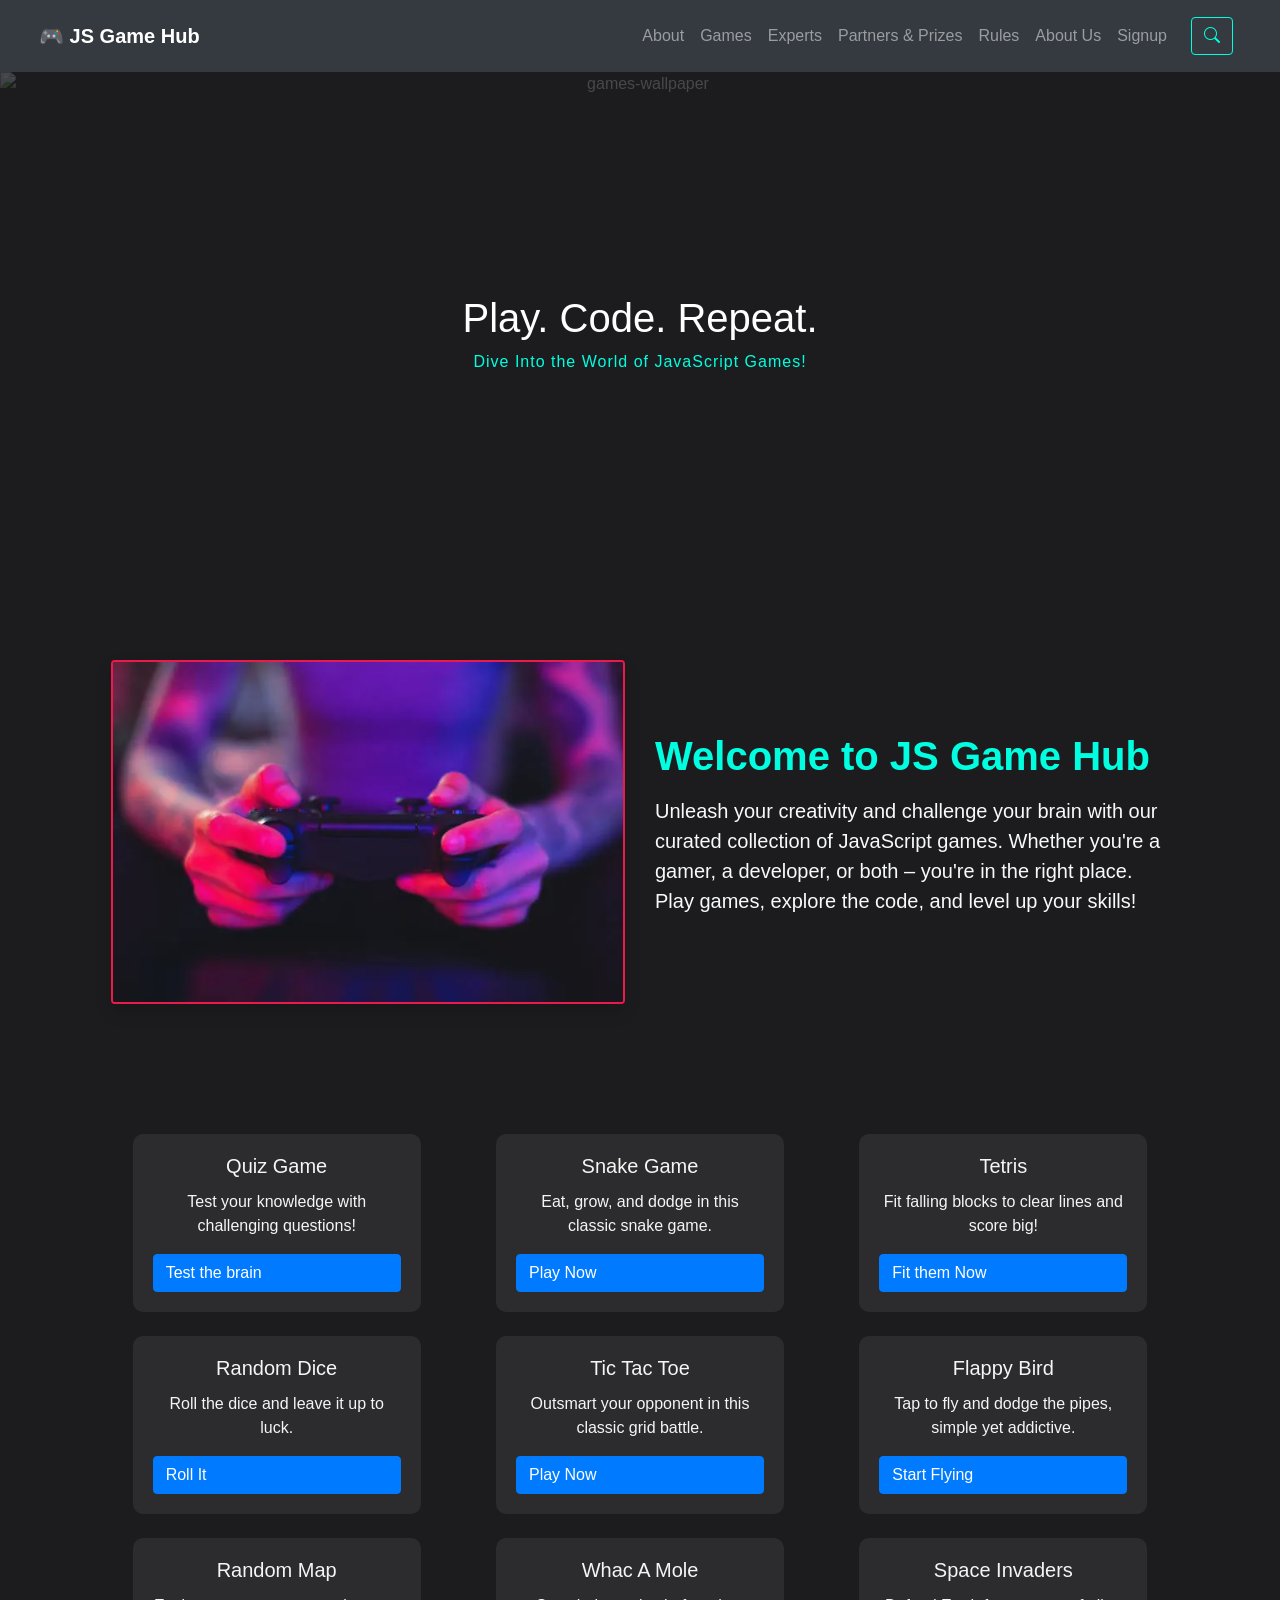
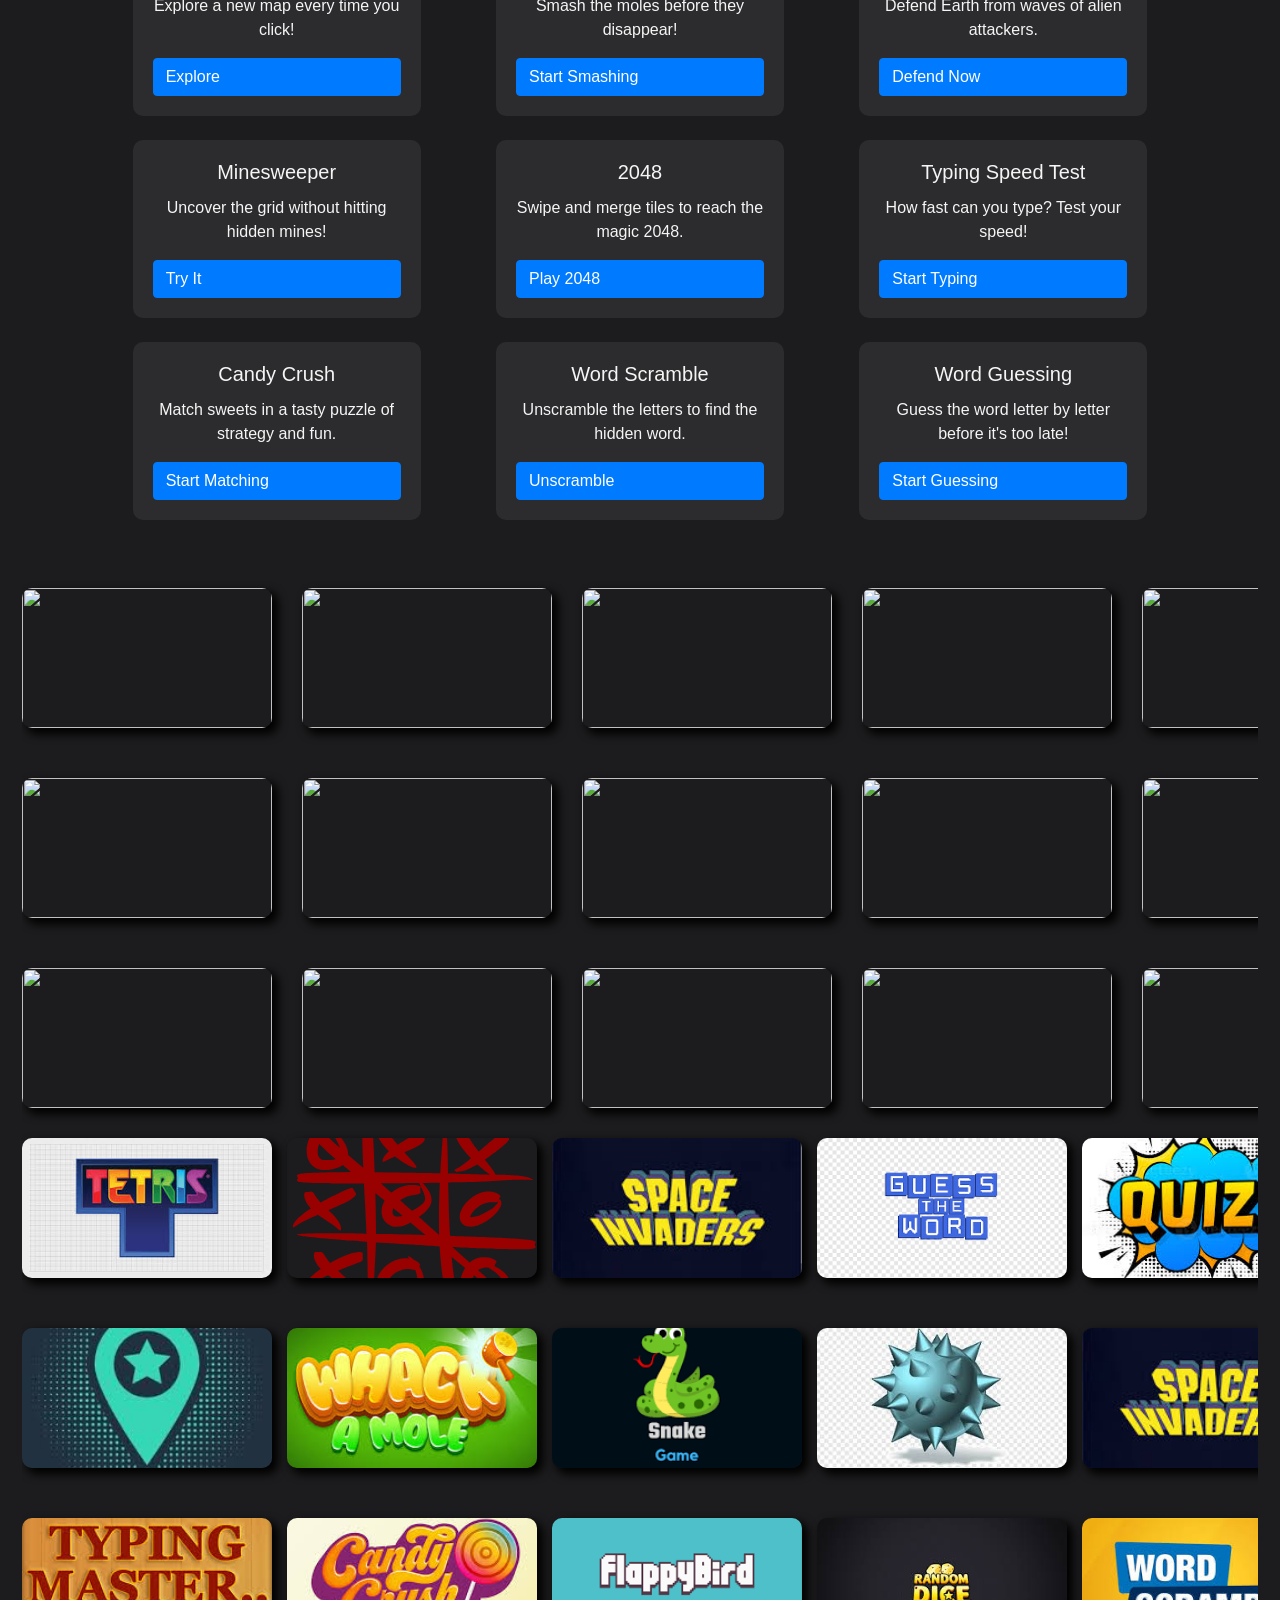
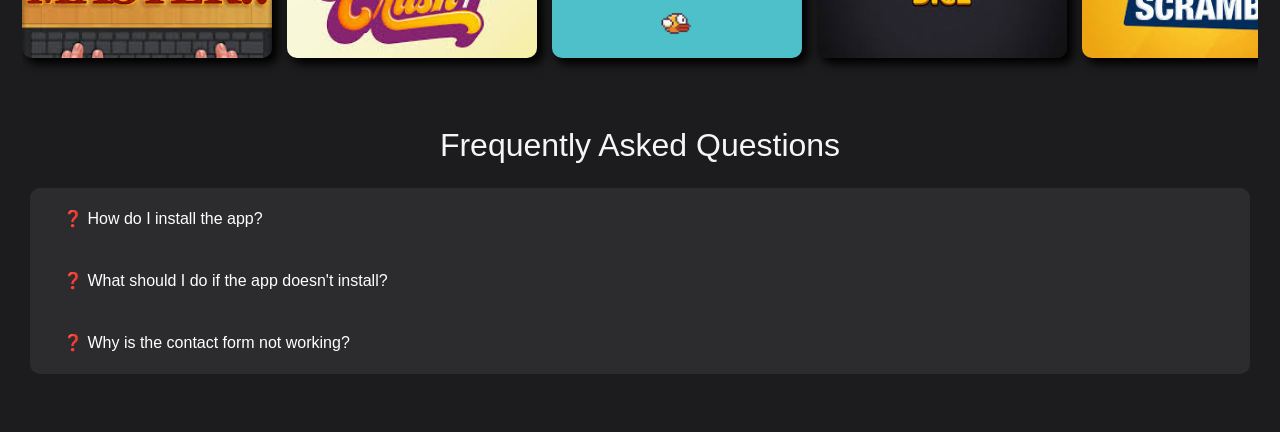
==== index.html @ 0a27e29b "Add files via upload" ====
<!DOCTYPE html>
<html lang="en">

<head>
  <meta charset="UTF-8" />
  <meta name="viewport" content="width=device-width, initial-scale=1.0" />
  <title>JS GAMES</title>

  <!-- Bootstrap CSS -->
  <link href="https://cdn.jsdelivr.net/npm/bootstrap@5.3.3/dist/css/bootstrap.min.css" rel="stylesheet" />
  <!-- Bootstrap 4 CSS -->
<link href="https://stackpath.bootstrapcdn.com/bootstrap/4.5.2/css/bootstrap.min.css" rel="stylesheet">

<!-- Bootstrap 4 JS + jQuery -->
<script src="https://code.jquery.com/jquery-3.5.1.slim.min.js"></script>
<script src="https://cdn.jsdelivr.net/npm/bootstrap@4.5.2/dist/js/bootstrap.bundle.min.js"></script>

  <!-- Bootstrap Icons -->
  <link href="https://cdn.jsdelivr.net/npm/bootstrap-icons@1.10.5/font/bootstrap-icons.css" rel="stylesheet" />
  <!-- Custom CSS -->
  <link rel="stylesheet" href="assets/css/style.css" />
  <!-- GSAP -->
  <script src="https://cdnjs.cloudflare.com/ajax/libs/gsap/3.12.2/gsap.min.js"></script>
  <!-- favicon -->
  <link rel="shortcut icon" href="assets/images/controller-icon.png" type="image/x-icon">

  <!-- FIrebase -->
  <script src="https://www.gstatic.com/firebasejs/9.6.11/firebase-app-compat.js"></script>
  <script src="https://www.gstatic.com/firebasejs/9.6.11/firebase-auth-compat.js"></script>
</head>

<body>

  <!-- Header Navbar -->
  <nav class="navbar navbar-expand-lg navbar-dark bg-dark px-4 py-3">
    <div class="container-fluid">

      <!-- Left: Logo -->
      <a class="navbar-brand text-accent fw-bold" href="#">🎮 JS Game Hub</a>

      <!-- Mobile Toggle -->
      <button class="navbar-toggler" type="button" data-bs-toggle="collapse" data-bs-target="#mainNavbar">
        <span class="navbar-toggler-icon"></span>
      </button>

      <!-- Right: Nav Links + Search -->
      <div class="collapse navbar-collapse justify-content-end" id="mainNavbar">
        <ul class="navbar-nav align-items-center me-3">
          <li class="nav-item"><a class="nav-link" href="#">About</a></li>
          <li class="nav-item"><a class="nav-link" href="#">Games</a></li>
          <li class="nav-item"><a class="nav-link" href="#">Experts</a></li>
          <li class="nav-item"><a class="nav-link" href="#">Partners & Prizes</a></li>
          <li class="nav-item"><a class="nav-link" href="#">Rules</a></li>
          <li class="nav-item"><a class="nav-link" href="#">About Us</a></li>
          <li class="nav-item">
            <a href="#" class="nav-link">Signup</a>
          </li>
        </ul>

        <!-- Search (aligned far right) -->
        <div class="d-flex align-items-center">
          <button id="searchToggle" class="btn btn-outline-accent me-2" type="button">
            <i class="bi bi-search"></i>
          </button>
          <input id="searchInput" class="form-control d-none" type="search" placeholder="Search games..." />
        </div>
      </div>
    </div>
  </nav>
  <!-- Tagline Section -->
  <div class="hero-section">
    <div class="hero-content">
      <h1 class="text-white">Play. Code. Repeat.</h1>
      <p> Dive Into the World of JavaScript Games!</p>
    </div>
    <img class="hero-bg"
      src="https://imgs.search.brave.com/cDfrrCUX_e6j3I79Y4SxqORf04m3A61cTYRuXaT5K6Y/rs:fit:860:0:0:0/g:ce/aHR0cHM6Ly93YWxs/cGFwZXJzLmNvbS9p/bWFnZXMvZmVhdHVy/ZWQvZ2FtaW5nLWNv/bnNvbGVzLWZsZGQ2/NWllcmpqeDJsYWYu/anBn"
      alt="games-wallpaper">
  </div>


  <!-- Welcome Section -->
  <section class="welcome-section container my-5">
    <div class="row align-items-center">
      <!-- Image Left -->
      <div class="col-md-6">
        <img src="assets/images/playing-game.webp" class="img-fluid rounded shadow welcome-img"
          alt="Welcome to JS Games">
      </div>

      <!-- Text Right -->
      <div class="col-md-6 text-light welcome-text">
        <h2 class="text-accent fw-bold">Welcome to JS Game Hub</h2>
        <p class="lead mt-3">
          Unleash your creativity and challenge your brain with our curated collection of JavaScript games. Whether
          you're a gamer, a developer, or both – you're in the right place. Play games, explore the code, and level up
          your skills!
        </p>
      </div>
    </div>
  </section>


  

  <!-- Game Cards -->
  <div class="row">
    <!-- Game Cards Section -->
    <div class="container my-5">
      <div class="row g-4">
        <div class="col-sm-3">
          <div class="card">
            <div class="card-body">
              <h5 class="card-title">Quiz Game</h5>
              <p class="card-text">Test your knowledge with challenging questions!</p>
              <a href="#" class="btn btn-primary">Test the brain</a>
            </div>
          </div>
        </div>
        <div class="col-sm-3">
          <div class="card">
            <div class="card-body">
              <h5 class="card-title">Snake Game</h5>
              <p class="card-text">Eat, grow, and dodge in this classic snake game.</p>
              <a href="#" class="btn btn-primary">Play Now</a>
            </div>
          </div>
        </div>
        <div class="col-sm-3">
          <div class="card">
            <div class="card-body">
              <h5 class="card-title">Tetris</h5>
              <p class="card-text">Fit falling blocks to clear lines and score big!</p>
              <a href="#" class="btn btn-primary">Fit them Now</a>
            </div>
          </div>
        </div>
        <div class="col-sm-3">
          <div class="card">
            <div class="card-body">
              <h5 class="card-title">Random Dice</h5>
              <p class="card-text">Roll the dice and leave it up to luck.</p>
              <a href="#" class="btn btn-primary">Roll It</a>
            </div>
          </div>
        </div>

        <div class="col-sm-3">
          <div class="card">
            <div class="card-body">
              <h5 class="card-title">Tic Tac Toe</h5>
              <p class="card-text">Outsmart your opponent in this classic grid battle.</p>
              <a href="#" class="btn btn-primary">Play Now</a>
            </div>
          </div>
        </div>
        <div class="col-sm-3">
          <div class="card">
            <div class="card-body">
              <h5 class="card-title">Flappy Bird</h5>
              <p class="card-text">Tap to fly and dodge the pipes, simple yet addictive.</p>
              <a href="#" class="btn btn-primary">Start Flying</a>
            </div>
          </div>
        </div>
        <div class="col-sm-3">
          <div class="card">
            <div class="card-body">
              <h5 class="card-title">Random Map</h5>
              <p class="card-text">Explore a new map every time you click!</p>
              <a href="#" class="btn btn-primary">Explore</a>
            </div>
          </div>
        </div>
        <div class="col-sm-3">
          <div class="card">
            <div class="card-body">
              <h5 class="card-title">Whac A Mole</h5>
              <p class="card-text">Smash the moles before they disappear!</p>
              <a href="#" class="btn btn-primary">Start Smashing</a>
            </div>
          </div>
        </div>

        <div class="col-sm-3">
          <div class="card">
            <div class="card-body">
              <h5 class="card-title">Space Invaders</h5>
              <p class="card-text">Defend Earth from waves of alien attackers.</p>
              <a href="#" class="btn btn-primary">Defend Now</a>
            </div>
          </div>
        </div>
        <div class="col-sm-3">
          <div class="card">
            <div class="card-body">
              <h5 class="card-title">Minesweeper</h5>
              <p class="card-text">Uncover the grid without hitting hidden mines!</p>
              <a href="#" class="btn btn-primary">Try It</a>
            </div>
          </div>
        </div>
        <div class="col-sm-3">
          <div class="card">
            <div class="card-body">
              <h5 class="card-title">2048</h5>
              <p class="card-text">Swipe and merge tiles to reach the magic 2048.</p>
              <a href="#" class="btn btn-primary">Play 2048</a>
            </div>
          </div>
        </div>
        <div class="col-sm-3">
          <div class="card">
            <div class="card-body">
              <h5 class="card-title">Typing Speed Test</h5>
              <p class="card-text">How fast can you type? Test your speed!</p>
              <a href="#" class="btn btn-primary">Start Typing</a>
            </div>
          </div>
        </div>

        <div class="col-sm-3">
          <div class="card">
            <div class="card-body">
              <h5 class="card-title">Candy Crush</h5>
              <p class="card-text">Match sweets in a tasty puzzle of strategy and fun.</p>
              <a href="#" class="btn btn-primary">Start Matching</a>
            </div>
          </div>
        </div>
        <div class="col-sm-3">
          <div class="card">
            <div class="card-body">
              <h5 class="card-title">Word Scramble</h5>
              <p class="card-text">Unscramble the letters to find the hidden word.</p>
              <a href="#" class="btn btn-primary">Unscramble</a>
            </div>
          </div>
        </div>
        <div class="col-sm-3">
          <div class="card">
            <div class="card-body">
              <h5 class="card-title">Word Guessing</h5>
              <p class="card-text">Guess the word letter by letter before it's too late!</p>
              <a href="#" class="btn btn-primary">Start Guessing</a>
            </div>
          </div>
        </div>
      </div>
    </div>


    <!-- Auth Modal -->
    <div id="authOverlay" class="auth-overlay d-none">
      <div class="auth-modal">
        <button id="closeAuthModal" class="close-btn">&times;</button>
        <h2 id="authModalTitle" class="auth-model-title">Login</h2>

        <div id="signupFields" class="d-none">
          <input type="text" id="firstName" placeholder="First Name" />
          <input type="text" id="lastName" placeholder="Last Name" />
        </div>

        <input type="email" id="email" placeholder="Email" />

        <div class="password-wrapper">
          <input type="password" id="password" placeholder="Password" />
          <i class="bi bi-eye-slash" id="togglePassword"></i>
        </div>

        <div id="confirmPasswordWrapper" class="d-none password-wrapper">
          <input type="password" id="confirmPassword" placeholder="Confirm Password" />
          <i class="bi bi-eye-slash" id="toggleConfirmPassword"></i>
        </div>

        <div class="auth-actions">
          <button id="loginBtn" class="btn-accent btn">Login</button>
          <button id="signupBtn" class=" btn btn-accent">Sign Up</button>
        </div>

        <p class="text-small">Forgot password? <a href="#" class=" link-underline link-underline-opacity-50">Click
            here</a></p>
        <p id="auth-message"></p>
      </div>
    </div>

    <section class="infinte_slider">
      <div class="slider-wrapper">
        <div class="slider-row">
          <div class="scroll-track" id="track1"></div>
        </div>
        <div class="slider-row">
          <div class="scroll-track" id="track2"></div>
        </div>
        <div class="slider-row">
          <div class="scroll-track" id="track3"></div>
        </div>
      </div>

      <script>
        const mediaSets = {
          track1: [
            { type: 'img', src: 'https://img.youtube.com/vi/L_UPHsGR6fM/maxresdefault.jpg', link: 'https://youtu.be/L_UPHsGR6fM?si=IvDjdGr8qRtLeHme' },

            { type: 'img', src: 'https://img.youtube.com/vi/SIpyhJGNwGo/maxresdefault.jpg', link: 'https://youtu.be/SIpyhJGNwGo?si=GOACwyJYOoaNUK3g' },


            { type: 'img', src: 'https://img.youtube.com/vi/bOEb9eq2vRU/maxresdefault.jpg', link: 'https://youtu.be/bOEb9eq2vRU?si=fDNUyOTq90oirXJv' },

            { type: 'img', src: 'https://img.youtube.com/vi/-YQ2orY4yyg/maxresdefault.jpg', link: 'https://youtu.be/-YQ2orY4yyg?si=tY4gZHVphePh9ZtD' },
            { type: 'img', src: 'https://img.youtube.com/vi/B13xyZeHdlo/maxresdefault.jpg', link: 'https://youtu.be/B13xyZeHdlo?si=4Q4Q0ZRySMpniZyY' }
          ],
          track2: [
            { type: 'img', src: 'https://img.youtube.com/vi/HzvpOtyJYGs/maxresdefault.jpg', link: 'https://youtu.be/HzvpOtyJYGs?si=csfDB4ivLzGb6b7v' },

            { type: 'img', src: 'https://img.youtube.com/vi/UFGQdL0vwmY/maxresdefault.jpg', link: 'https://www.youtube.com/live/UFGQdL0vwmY?si=Olh_b3_WjRNcVKFP' },
            { type: 'img', src: 'https://img.youtube.com/vi/wnNGzMn5csQ/maxresdefault.jpg', link: 'https://youtu.be/wnNGzMn5csQ?si=MD7EMHa82CsRSn2k' },

            { type: 'img', src: 'https://img.youtube.com/vi/S6f6wWbvQSk/maxresdefault.jpg', link: 'https://youtu.be/S6f6wWbvQSk?si=dTMkRaDnfDsz2LCF' }
          ],
          track3: [
            { type: 'img', src: 'https://img.youtube.com/vi/CElbYjc_5ic/maxresdefault.jpg', link: 'https://youtu.be/CElbYjc_5ic?si=9j1dTX03O1vkuJ6W' },

            { type: 'img', src: 'https://img.youtube.com/vi/Bwye0hbbRWU/maxresdefault.jpg', link: 'https://youtu.be/S6f6wWbvQSk?si=dTMkRaDnfDsz2LCF' },
            { type: 'img', src: 'https://img.youtube.com/vi/zIcI8Izyim8/maxresdefault.jpg', link: 'https://youtu.be/zIcI8Izyim8?si=ULCvQxmSy1wvS8e_' },

            { type: 'img', src: 'https://img.youtube.com/vi/fxk9posx6Z8/maxresdefault.jpg', link: 'https://youtu.be/video11' },

            { type: 'img', src: 'https://img.youtube.com/vi/UFGQdL0vwmY/maxresdefault.jpg', link: 'https://youtu.be/video12' }
          ]
        };

        function createTrack(trackId, speedSeconds = 10) {
          const track = document.getElementById(trackId);
          const mediaItems = mediaSets[trackId];

          function createMediaElement(item) {
            const wrapper = document.createElement('div');
            wrapper.className = 'media-item-wrapper';

            const a = document.createElement('a');
            a.href = item.link;
            a.target = '_blank';
            a.rel = 'noopener noreferrer';

            if (item.type === 'img') {
              const img = document.createElement('img');
              img.src = item.src;
              img.className = 'media-item';
              a.appendChild(img);
            } else if (item.type === 'video') {
              const video = document.createElement('video');
              video.src = item.src;
              video.className = 'media-item';
              video.autoplay = true;
              video.loop = true;
              video.muted = true;
              a.appendChild(video);
            }

            wrapper.appendChild(a);
            return wrapper;
          }

          // Append original and its clone
          for (let i = 0; i < 2; i++) {
            mediaItems.forEach(item => {
              const element = createMediaElement(item);
              track.appendChild(element);
            });
          }

          track.style.animationDuration = `${speedSeconds}s`;

          // Pause on hover
          track.querySelectorAll('.media-item').forEach(item => {
            item.addEventListener('mouseenter', () => track.classList.add('paused'));
            item.addEventListener('mouseleave', () => track.classList.remove('paused'));
          });
        }

        createTrack('track1', 30);
        createTrack('track2', 35);
        createTrack('track3', 40);
      </script>
    </section>


    
    <section class="games_infinite_slider">
      <div class="slider-wrapper">
        <div class="slider-row">
          <div class="scroll-track" id="gameTrack1"></div>
        </div>
        <div class="slider-row">
          <div class="scroll-track" id="gameTrack2"></div>
        </div>
        <div class="slider-row">
          <div class="scroll-track" id="gameTrack3"></div>
        </div>
      </div>

      <script>
        const gameMediaSets = {
          gameTrack1: [
          { src: './assets/images/tetris.jpeg', link: 'games/candy-crush/index.html' },
          { src: './assets/images/tic tac toe.svg', link: 'games/word-guessing/index.html' },
          { src: './assets/images/space.jpeg', link: 'games/candy-crush/index.html' },
            { src: './assets/images/guess.png', link: 'games/word-guessing/index.html' },
            { src: './assets/images/quiz.jpeg', link: 'games/candy-crush/index.html' }
          ],
          gameTrack2: [
          { src: './assets/images/map.jpeg', link: 'games/candy-crush/index.html' },
          { src: './assets/images/whac a mole.jpeg', link: 'games/word-guessing/index.html' },
          { src: './assets/images/snake.png', link: 'games/candy-crush/index.html' },
          { src: './assets/images/mines.jpeg', link: 'games/word-guessing/index.html' },
          { src: './assets/images/space.jpeg', link: 'games/candy-crush/index.html' }
          ],
          gameTrack3: [
            { src: './assets/images/typing.jpeg', link: 'games/typing-speed/index.html' },
            { src: './assets/images/candy.jpeg', link: 'games/candy-crush/index.html' },
            { src: './assets/images/flappy.png', link: 'games/typing-speed/index.html' },
            { src: './assets/images/dice.jpeg', link: 'games/candy-crush/index.html' },
            { src: './assets/images/scramble.jpeg', link: 'games/typing-speed/index.html' },
          ]
        };

        function createGameTrack(trackId, speedSeconds = 30) {
          const track = document.getElementById(trackId);
          const mediaItems = gameMediaSets[trackId];

          function createMediaElement(item) {
            const a = document.createElement('a');
            a.href = item.link;
            a.target = '_blank';
            a.rel = 'noopener noreferrer';

            const img = document.createElement('img');
            img.src = item.src;
            img.className = 'media-item';

            a.appendChild(img);
            return a;
          }

          for (let i = 0; i < 2; i++) {
            mediaItems.forEach(item => {
              const element = createMediaElement(item);
              track.appendChild(element);
            });
          }

          track.style.animationDuration = `${speedSeconds}s`;

          track.querySelectorAll('.media-item').forEach(item => {
            item.addEventListener('mouseenter', () => track.classList.add('paused'));
            item.addEventListener('mouseleave', () => track.classList.remove('paused'));
          });
        }

        createGameTrack('gameTrack1', 25);
        createGameTrack('gameTrack2', 30);
        createGameTrack('gameTrack3', 35);
      </script>
    </section>
    
    <section class="FAQ">
      <!-- FAQ Section with Full-Width Cards -->
<div class="w-100 py-5 px-2">
  <h2 class="text-center mb-4">Frequently Asked Questions</h2>
  <div class="accordion w-100" id="faqTable">

    <!-- FAQ Item 1 -->
    <div class="card border-0 w-100">
      <div class="card-header text-white" id="faqHeading1">
        <h2 class="mb-0">
          <button class="btn btn-link text-white w-100 text-left" type="button" data-toggle="collapse"
            data-target="#faqCollapse1" aria-expanded="true" aria-controls="faqCollapse1">
            ❓ How do I install the app?
          </button>
        </h2>
      </div>
      <div id="faqCollapse1" class="collapse" aria-labelledby="faqHeading1" data-parent="#faqTable">
        <div class="card-body w-100">
          You can install the app by downloading it from our official website or app store and following the installation guide.
        </div>
      </div>
    </div>

    <!-- FAQ Item 2 -->
    <div class="card border-0 w-100">
      <div class="card-header text-white" id="faqHeading2">
        <h2 class="mb-0">
          <button class="btn btn-link text-white w-100 text-left" type="button" data-toggle="collapse"
            data-target="#faqCollapse2" aria-expanded="false" aria-controls="faqCollapse2">
            ❓ What should I do if the app doesn't install?
          </button>
        </h2>
      </div>
      <div id="faqCollapse2" class="collapse" aria-labelledby="faqHeading2" data-parent="#faqTable">
        <div class="card-body w-100">
          Make sure your device meets the minimum requirements. If problems persist, please contact support.
        </div>
      </div>
    </div>

    <!-- FAQ Item 3 -->
    <div class="card border-0 w-100">
      <div class="card-header text-white" id="faqHeading3">
        <h2 class="mb-0">
          <button class="btn btn-link text-white w-100 text-left" type="button" data-toggle="collapse"
            data-target="#faqCollapse3" aria-expanded="false" aria-controls="faqCollapse3">
            ❓ Why is the contact form not working?
          </button>
        </h2>
      </div>
      <div id="faqCollapse3" class="collapse" aria-labelledby="faqHeading3" data-parent="#faqTable">
        <div class="card-body w-90">
          Sometimes browser extensions or poor connectivity may cause this. Try refreshing or contacting our support.
        </div>
      </div>
    </div>

  </div>
</div>

    </section>

    <!-- footer goes here -->

    <!-- Bootstrap JS -->
    <script src="https://cdn.jsdelivr.net/npm/bootstrap@5.3.3/dist/js/bootstrap.bundle.min.js"></script>
    <!-- Custom JS -->
    <script defer src="assets/js/script.js"></script>
    <script defer src="assets/js/auth-service.js"></script>
</body>

</html>
---- assets/css/style.css ----
:root {
  --bg-dark: #1c1c1e;
  --bg-light: #ffffff;
  --card-dark: #2c2c2e;
  --accent: #00ffe0;
  --text-light: #f5f5f5;

  --neon-pink:#EC194C;
}

::after, ::before{
  margin: 0;
  padding: 0;
  box-sizing: border-box;
}


body {
  box-sizing: border-box;
  background-color: var(--bg-dark);
  color: var(--text-light);
  font-family: 'Segoe UI', sans-serif;
  scroll-behavior: smooth;
}

.text-accent {
  color: var(--accent);
}

.text-white{
  color: var(--text-light);
}

/* Header */

.header{
  outline: 1px solid red;
  display: flex;
  align-items: center;
  justify-content: space-between;
}

/* Hero section */
.hero-section {
  position: relative;
  height: 60vh;
  width: 100%;
  display: flex;
  align-items: center;
  justify-content: center;
  overflow: hidden;
  text-align: center;
}

.hero-bg {
  position: absolute;
  top: 0;
  left: 0;
  width: 100%;
  height: 100%;
  object-fit: cover;
  opacity: 0.2; /* make it subtle behind text */
  z-index: 0;
}

.hero-content {
  position: relative;
  z-index: 1;
  padding: 2rem;
  color: var(--accent); /* matches your theme */
  font-size: 2rem;
  font-weight: bold;
}

.hero-content p {
  font-size: 16px;
  font-weight: 500;
  letter-spacing: 1px;
}


/* welcome section */
.welcome-section {
  padding: 0rem 1rem;
  background-color: var(--bg-dark);
}

.welcome-img {
  max-height: 350px;
  object-fit: cover;
  border-radius: 15px;
  border: 2px solid var(--neon-pink);
  box-shadow: 5px 5px 5px var(--bg-light);
}

.welcome-text h2 {
  font-size: 2.5rem;
}

@media (max-width: 768px) {
  .welcome-text {
    text-align: center;
    margin-top: 2rem;
  }
}

.card .btn{
display: flex;
justify-self: center;
}

.btn-accent {
  background-color: transparent;
  color: var(--accent);
  border: 1px solid var(--accent);
  transition: all 0.3s ease;
}

.btn-accent:hover {
  background-color: var(--accent);
  color: var(--bg-dark);
}

.btn-outline-accent {
  border: 1px solid var(--accent);
  color: var(--accent);
}

.btn-outline-accent:hover {
  background-color: var(--accent);
  color: var(--bg-dark);
}

#searchInput {
  max-width: 200px;
  transition: all 0.3s ease;
}

.row{
  display: flex;
  justify-content: space-around;
  align-items: center;
  margin: 10px;
}
.card {
  background-color: var(--card-dark);
  color: var(--text-light);
  width: 18pc;
  height: auto;
  border: none;
  border-radius: 10px;
  transition: transform 0.3s ease, box-shadow 0.3s ease;
}

.row .card:hover {
  transform: scale(1.05);
  box-shadow: 0 0 15px var(--accent);
}

/*  Auth styles */


.auth-overlay {
  position: fixed;
  top: 0;
  left: 0;
  height: 100vh;
  width: 100vw;
  background: rgba(0, 0, 0, 0.7);
  backdrop-filter: blur(4px);
  display: flex;
  align-items: center;
  justify-content: center;
  z-index: 9999;
}

.auth-modal {
  background: var(--card-dark);
  padding: 2rem;
  border-radius: 15px;
  width: 90%;
  max-width: 400px;
  position: relative;
  animation: fadeIn 0.3s ease-in-out;
  box-shadow: 0 0 20px var(--accent);
}

.auth-modal h2 {
  color: var(--accent);
  margin-bottom: 1rem;
  text-align: center;
}

.auth-modal input {
  display: block;
  width: 100%;
  margin-bottom: 1rem;
  padding: 0.75rem 1rem;
  font-size: 1rem;
  border-radius: 8px;
  border: 1px solid var(--accent);
  background-color: transparent;
  color: var(--text-light);
}

input::placeholder {
  color: #aaa;
}

.auth-actions {
  display: flex;
  justify-content: space-between;
  gap: 10px;
  margin-top: 1rem;
}


.text-small {
  font-size: 0.85rem;
  text-align: center;
  margin-top: 1rem;
}

.close-btn {
  position: absolute;
  right: 1rem;
  top: 1rem;
  color: var(--accent);
  background: transparent;
  border: none;
  font-size: 1.5rem;
  cursor: pointer;
}

.password-wrapper {
  position: relative;
}

.password-wrapper i {
  position: absolute;
  right: 1rem;
  top: 50%;
  transform: translateY(-50%);
  cursor: pointer;
  color: var(--accent);
}

.d-none {
  display: none;
}

.slider-wrapper {
  display: flex;
  flex-direction: column;
  gap: 20px;
}

.slider-row {
  overflow: hidden;
  height: 220px;
  position: relative;
}

.scroll-track {
  display: flex;
  width: fit-content;
  animation: scroll-left 30s linear infinite;
}

.scroll-track.paused {
  animation-play-state: paused;
}

.media-item {
  flex: 0 0 auto;
  width: 200px;
  height: 200px;
  margin-right: 15px;
  border-radius: 10px;
  object-fit: cover;
  transition: transform 0.3s;
}

.media-item:hover {
  transform: scale(1.05);
}

@keyframes scroll-left {
  0% { transform: translateX(0); }
  100% { transform: translateX(-50%); }
}


/* Animation */
@keyframes fadeIn {
  from { opacity: 0; transform: scale(0.9); }
  to   { opacity: 1; transform: scale(1); }
}

.slider-wrapper {
  display: flex;
  flex-direction: column;
  gap: 20px;
}

.slider-row {
  overflow: hidden;
  height: 170px;
  position: relative;
}

.scroll-track {
  display: flex;
width: max-content;
margin-top: 10px;
animation: scroll-left 1s linear infinite;
}

.scroll-track.paused {
  animation-play-state: paused;
}

.col-sm-3{
/* -ms-flex: 0 0 25%; */
/* flex: 0 0 25%; */
max-width: 50%;
/* width: 100px; */
}

.card-title, .card-text{
  text-align: center;
}
.media-item {
  flex: 0 0 auto;
  width: 250px;
  height: 140px;
  border-radius: 10px;
  object-fit: cover;
  box-shadow: rgb(0, 0, 0) 5px 5px 10px 1px;
  transition: transform 0.3s;
}

.media-item-wrapper {
  margin-right: 15px;
}

.media-item-wrapper:last-child {
  margin-right: 0;
}

.media-item:hover {
  transform: scale(1.05);
  box-shadow: #fff 0 0 5px 5px;
}

.game_infinite_slider {
  padding: 20px;
  background: #111;
}

.game_infinite_slider .slider-wrapper {
  display: flex;
  flex-direction: column;
  gap: 20px;
}

.game_infinite_slider .slider-row {
  overflow: hidden;
  height: 150px;
  position: relative;
}

.game_infinite_slider .scroll-track {
  display: flex;
  width: fit-content;
  animation: scroll-left 30s linear infinite;
}

.game_infinite_slider .scroll-track.paused {
  animation-play-state: paused;
}

.game_infinite_slider .media-item {
  flex: 0 0 auto;
  width: 10px;
  height: 10px;
  margin-right: 15px;
  border-radius: 10px;
  object-fit: cover;
  transition: transform 0.3s;
}

.game_infinite_slider .media-item:hover {
  transform: scale(1.05);
}

#faqHeading1, #faqHeading2, #faqHeading3{
  background: var(--card-dark);
}
.FAQ .card:hover {
  scale: 0.97;
  box-shadow: none !important;
}



@media only screen and (max-width: 575px) {
  .support-button p {
      font-size: 14px;
  }
}

.support-button i {
  color: #3f43fd;
  font-size: 1.25rem;
}
@media only screen and (max-width: 575px) {
  .support-button i {
      font-size: 1rem;
  }
}

.support-button a {
  text-transform: capitalize;
  color: #2ecc71;
}
@media only screen and (max-width: 575px) {
  .support-button a {
      font-size: 13px;
  }
}
@keyframes scroll-left {
  0% { transform: translateX(0); }
  100% { transform: translateX(-50%); }
}

/* helper classes. */
.test{
  outline: 1px solid red;
}
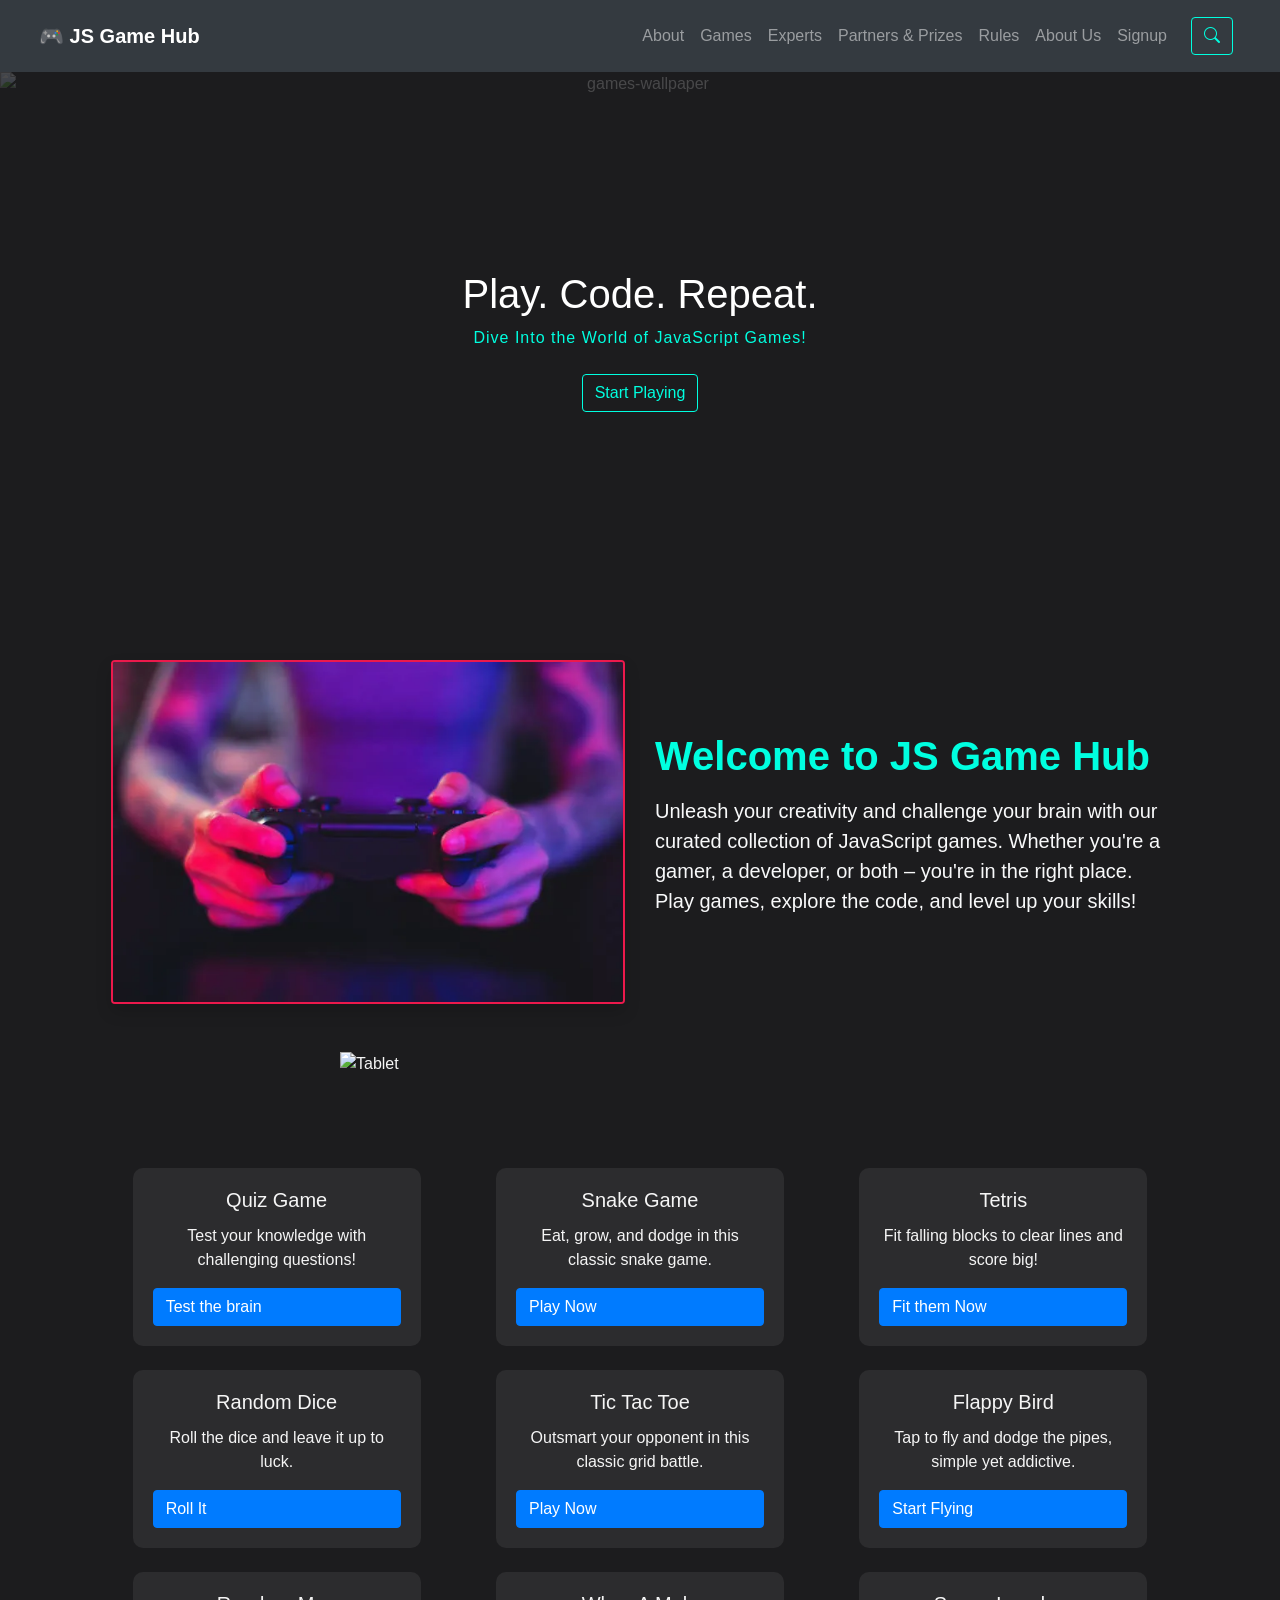
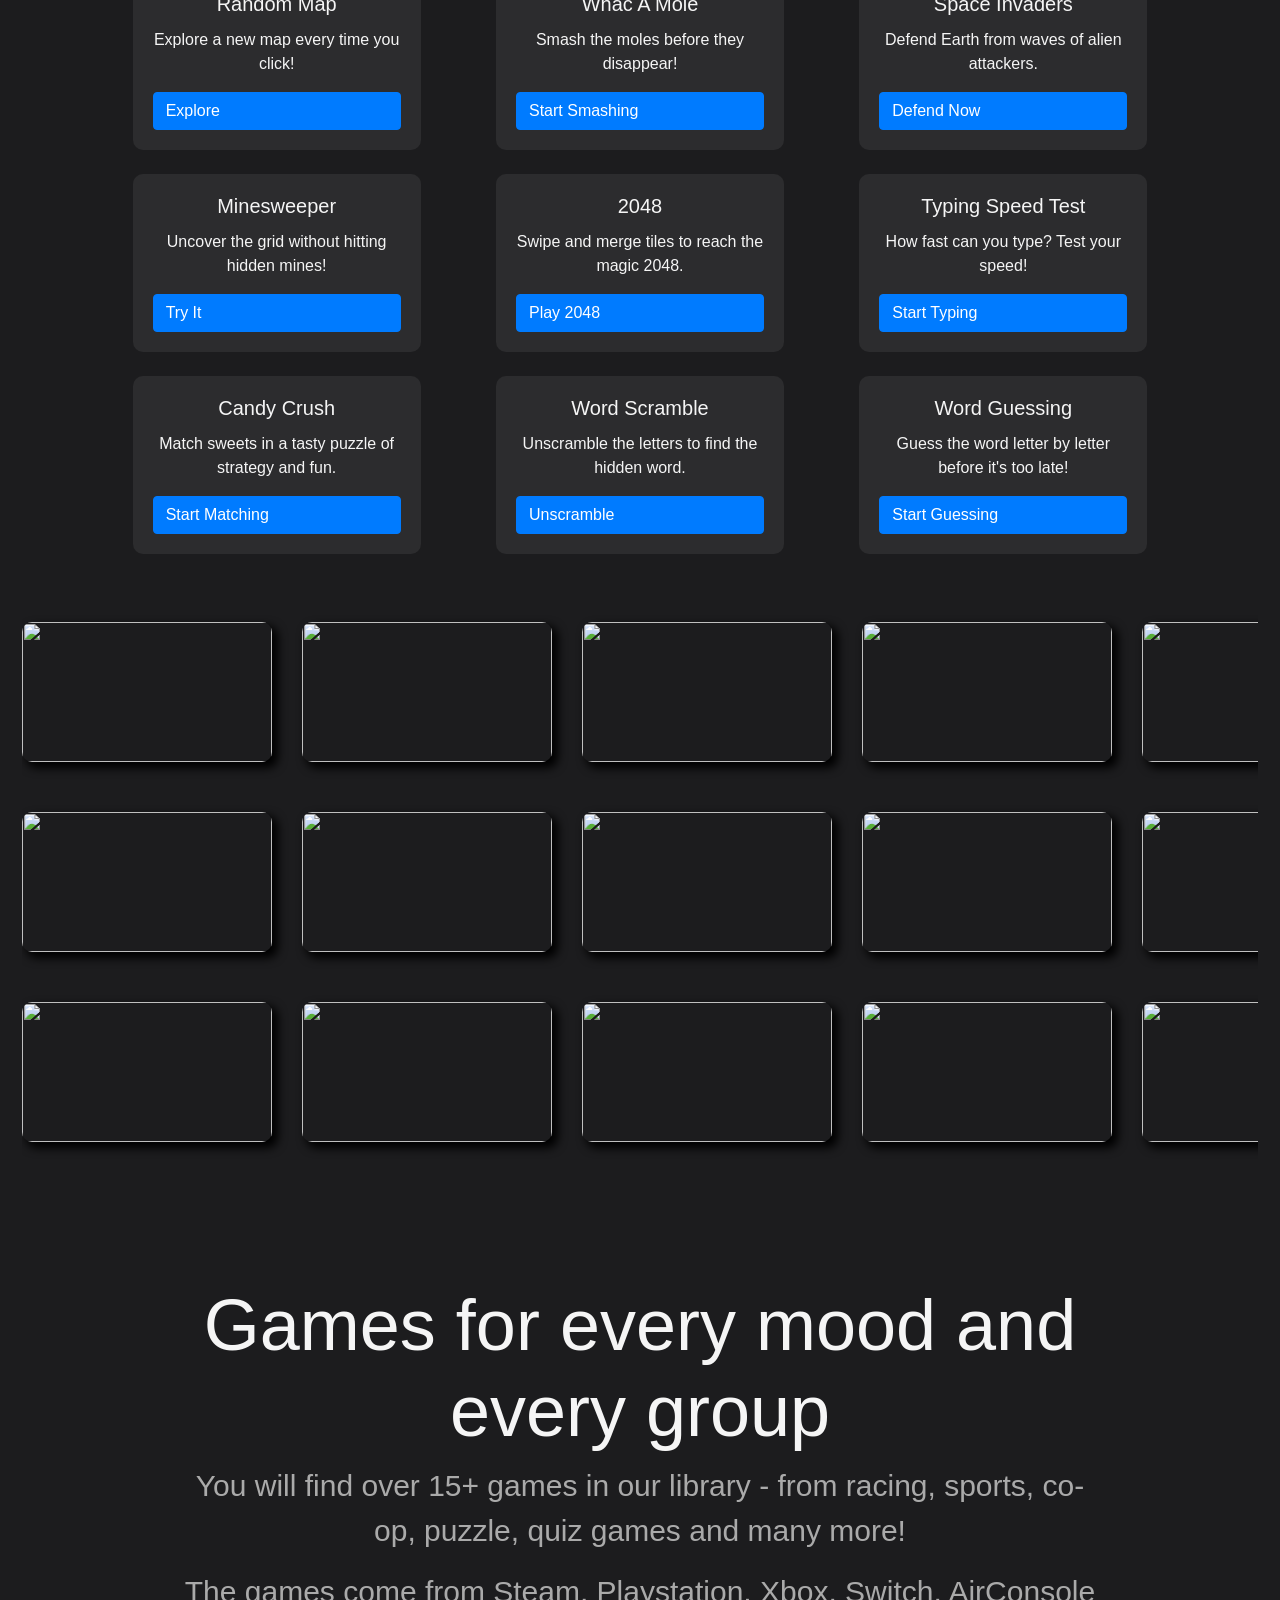
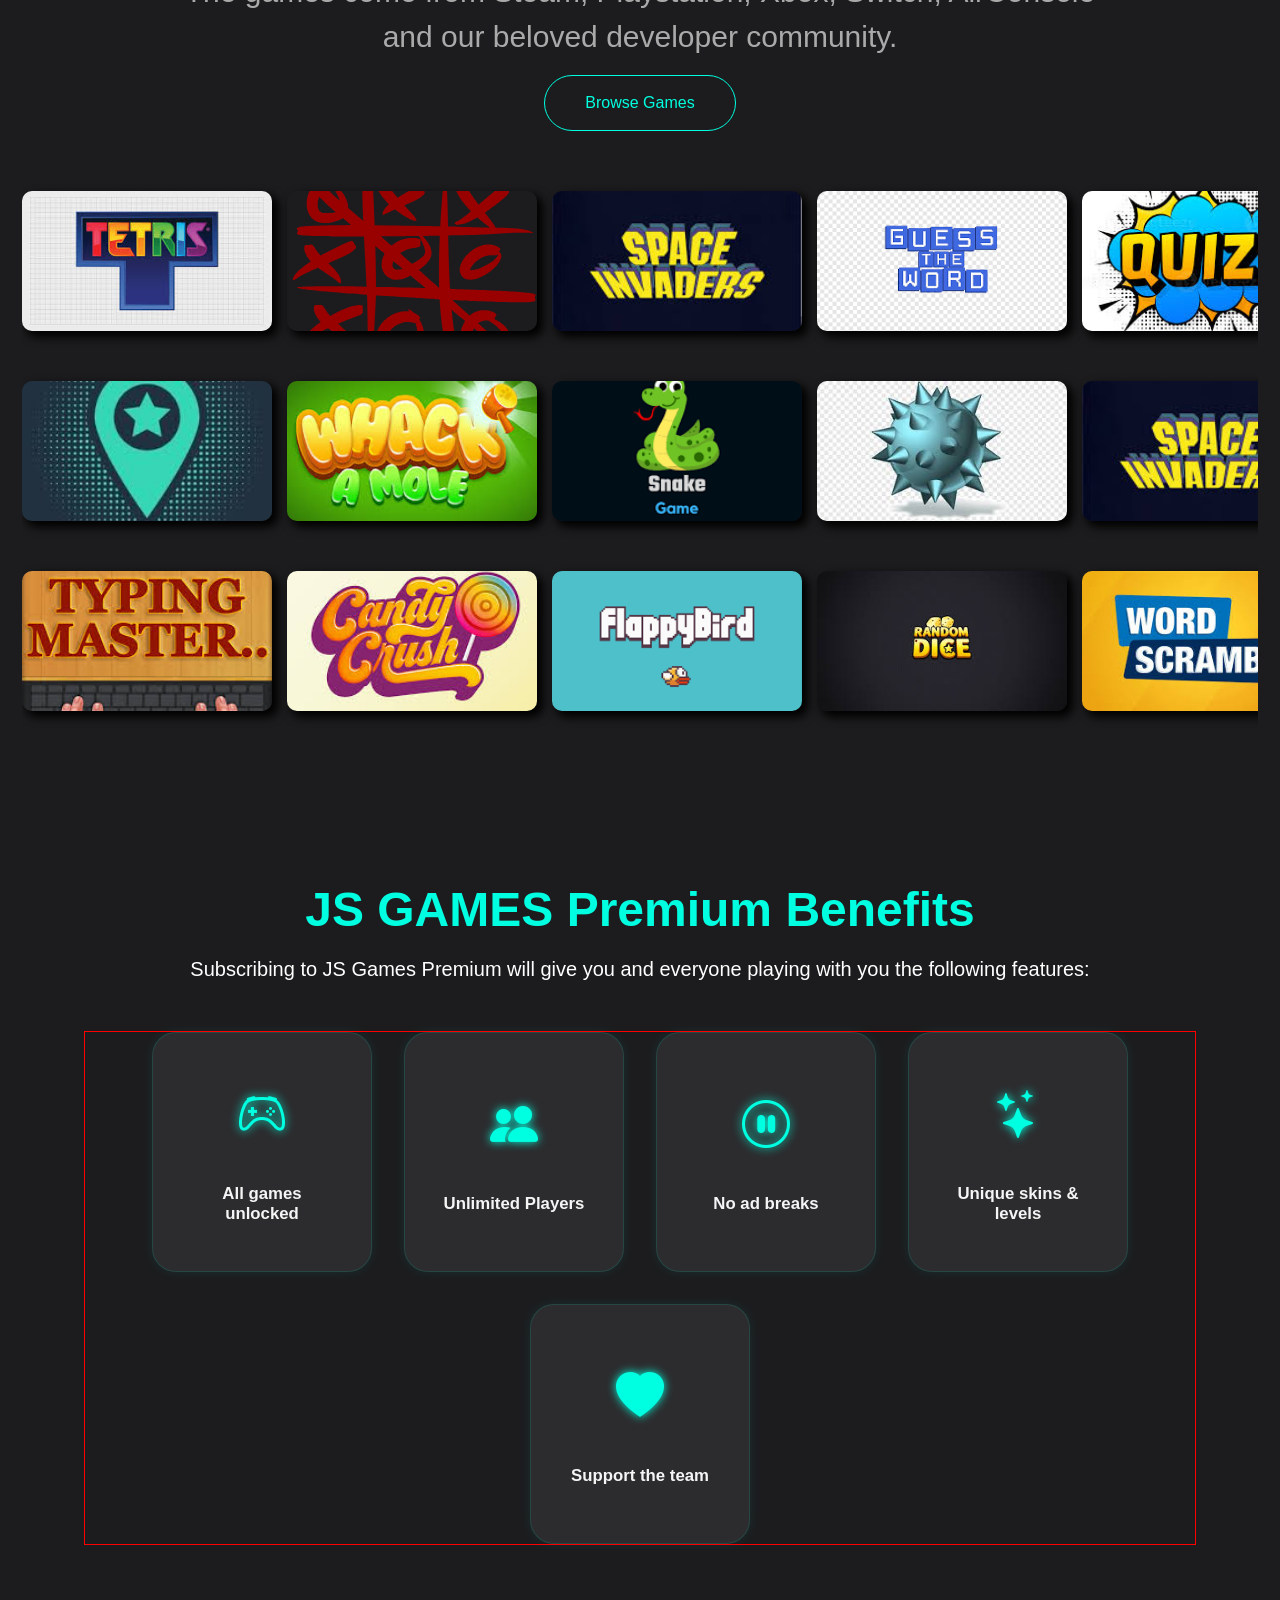
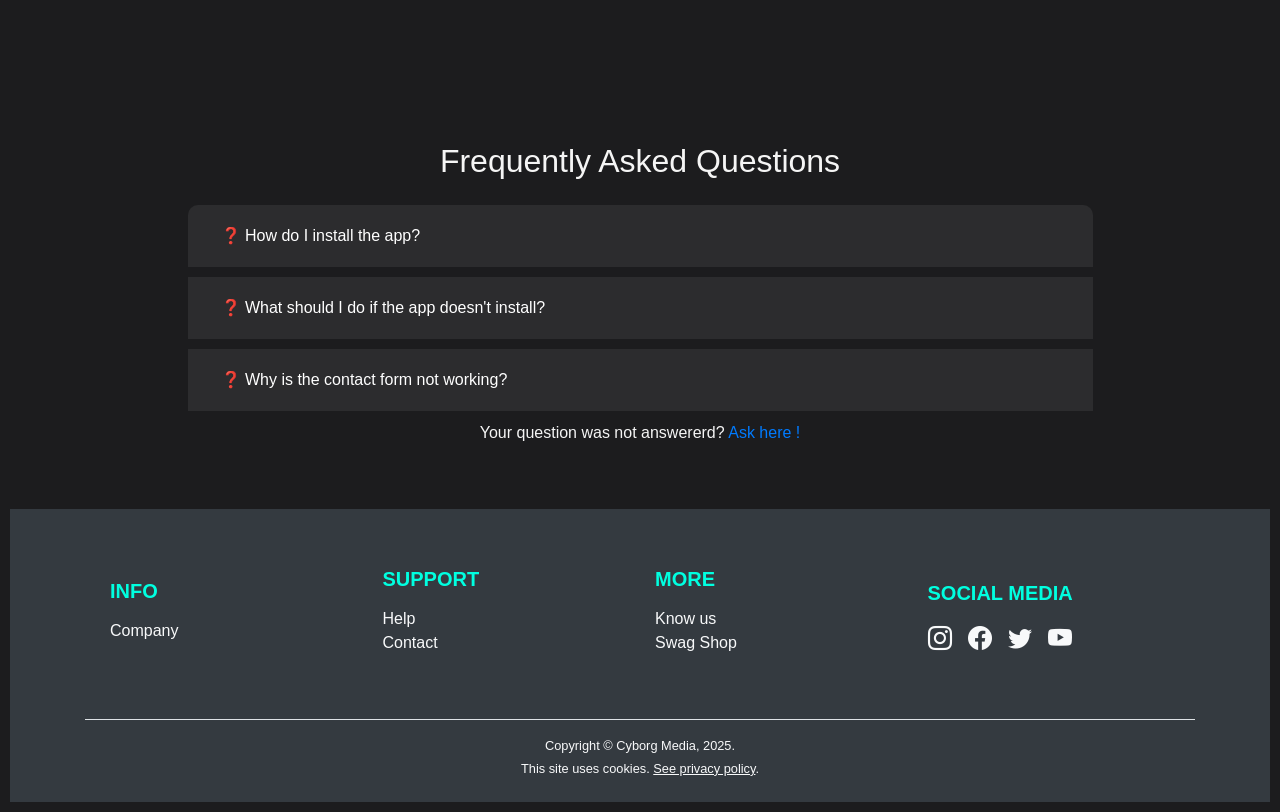
==== commit d43c4bdb: "New features added by MIRZA:" ====
--- a/index.html
+++ b/index.html
@@ -53,7 +53,7 @@
           <li class="nav-item"><a class="nav-link" href="#">Rules</a></li>
           <li class="nav-item"><a class="nav-link" href="#">About Us</a></li>
           <li class="nav-item">
-            <a href="#" class="nav-link">Signup</a>
+            <a href="#" id="openAuthModal" class="nav-link">Signup</a>
           </li>
         </ul>
 
@@ -72,6 +72,7 @@
     <div class="hero-content">
       <h1 class="text-white">Play. Code. Repeat.</h1>
       <p> Dive Into the World of JavaScript Games!</p>
+      <button class="btn btn-accent">Start Playing</button>
     </div>
     <img class="hero-bg"
       src="https://imgs.search.brave.com/cDfrrCUX_e6j3I79Y4SxqORf04m3A61cTYRuXaT5K6Y/rs:fit:860:0:0:0/g:ce/aHR0cHM6Ly93YWxs/cGFwZXJzLmNvbS9p/bWFnZXMvZmVhdHVy/ZWQvZ2FtaW5nLWNv/bnNvbGVzLWZsZGQ2/NWllcmpqeDJsYWYu/anBn"
@@ -101,7 +102,20 @@
   </section>
 
 
+  <!-- Display videos -->
+  <div class="device-container">
+    <img src="https://imgs.search.brave.com/rlF4DMzI8KIYmlk02QTA0GSggCGPXoDiLjGCMVOjV2c/rs:fit:860:0:0:0/g:ce/aHR0cHM6Ly9zdGF0/aWMudmVjdGVlenku/Y29tL3N5c3RlbS9y/ZXNvdXJjZXMvdGh1/bWJuYWlscy8wMDgv/ODU0LzMxMi9zbWFs/bC9jb21wdXRlci1s/YXB0b3Atd2l0aC10/cmFuc3BhcmVudC1z/Y3JlZW4tZnJlZS1w/bmcucG5n" class="device-image" alt="Tablet">
+    <div class="screen-content">
+      <iframe 
+        src="https://www.youtube.com/embed/YOUR_VIDEO_ID" 
+        frameborder="0" 
+        allowfullscreen
+      ></iframe>
+    </div>
+  </div>
   
+
+
 
   <!-- Game Cards -->
   <div class="row">
@@ -296,97 +310,17 @@
           <div class="scroll-track" id="track3"></div>
         </div>
       </div>
-
-      <script>
-        const mediaSets = {
-          track1: [
-            { type: 'img', src: 'https://img.youtube.com/vi/L_UPHsGR6fM/maxresdefault.jpg', link: 'https://youtu.be/L_UPHsGR6fM?si=IvDjdGr8qRtLeHme' },
-
-            { type: 'img', src: 'https://img.youtube.com/vi/SIpyhJGNwGo/maxresdefault.jpg', link: 'https://youtu.be/SIpyhJGNwGo?si=GOACwyJYOoaNUK3g' },
-
-
-            { type: 'img', src: 'https://img.youtube.com/vi/bOEb9eq2vRU/maxresdefault.jpg', link: 'https://youtu.be/bOEb9eq2vRU?si=fDNUyOTq90oirXJv' },
-
-            { type: 'img', src: 'https://img.youtube.com/vi/-YQ2orY4yyg/maxresdefault.jpg', link: 'https://youtu.be/-YQ2orY4yyg?si=tY4gZHVphePh9ZtD' },
-            { type: 'img', src: 'https://img.youtube.com/vi/B13xyZeHdlo/maxresdefault.jpg', link: 'https://youtu.be/B13xyZeHdlo?si=4Q4Q0ZRySMpniZyY' }
-          ],
-          track2: [
-            { type: 'img', src: 'https://img.youtube.com/vi/HzvpOtyJYGs/maxresdefault.jpg', link: 'https://youtu.be/HzvpOtyJYGs?si=csfDB4ivLzGb6b7v' },
-
-            { type: 'img', src: 'https://img.youtube.com/vi/UFGQdL0vwmY/maxresdefault.jpg', link: 'https://www.youtube.com/live/UFGQdL0vwmY?si=Olh_b3_WjRNcVKFP' },
-            { type: 'img', src: 'https://img.youtube.com/vi/wnNGzMn5csQ/maxresdefault.jpg', link: 'https://youtu.be/wnNGzMn5csQ?si=MD7EMHa82CsRSn2k' },
-
-            { type: 'img', src: 'https://img.youtube.com/vi/S6f6wWbvQSk/maxresdefault.jpg', link: 'https://youtu.be/S6f6wWbvQSk?si=dTMkRaDnfDsz2LCF' }
-          ],
-          track3: [
-            { type: 'img', src: 'https://img.youtube.com/vi/CElbYjc_5ic/maxresdefault.jpg', link: 'https://youtu.be/CElbYjc_5ic?si=9j1dTX03O1vkuJ6W' },
-
-            { type: 'img', src: 'https://img.youtube.com/vi/Bwye0hbbRWU/maxresdefault.jpg', link: 'https://youtu.be/S6f6wWbvQSk?si=dTMkRaDnfDsz2LCF' },
-            { type: 'img', src: 'https://img.youtube.com/vi/zIcI8Izyim8/maxresdefault.jpg', link: 'https://youtu.be/zIcI8Izyim8?si=ULCvQxmSy1wvS8e_' },
-
-            { type: 'img', src: 'https://img.youtube.com/vi/fxk9posx6Z8/maxresdefault.jpg', link: 'https://youtu.be/video11' },
-
-            { type: 'img', src: 'https://img.youtube.com/vi/UFGQdL0vwmY/maxresdefault.jpg', link: 'https://youtu.be/video12' }
-          ]
-        };
-
-        function createTrack(trackId, speedSeconds = 10) {
-          const track = document.getElementById(trackId);
-          const mediaItems = mediaSets[trackId];
-
-          function createMediaElement(item) {
-            const wrapper = document.createElement('div');
-            wrapper.className = 'media-item-wrapper';
-
-            const a = document.createElement('a');
-            a.href = item.link;
-            a.target = '_blank';
-            a.rel = 'noopener noreferrer';
-
-            if (item.type === 'img') {
-              const img = document.createElement('img');
-              img.src = item.src;
-              img.className = 'media-item';
-              a.appendChild(img);
-            } else if (item.type === 'video') {
-              const video = document.createElement('video');
-              video.src = item.src;
-              video.className = 'media-item';
-              video.autoplay = true;
-              video.loop = true;
-              video.muted = true;
-              a.appendChild(video);
-            }
-
-            wrapper.appendChild(a);
-            return wrapper;
-          }
-
-          // Append original and its clone
-          for (let i = 0; i < 2; i++) {
-            mediaItems.forEach(item => {
-              const element = createMediaElement(item);
-              track.appendChild(element);
-            });
-          }
-
-          track.style.animationDuration = `${speedSeconds}s`;
-
-          // Pause on hover
-          track.querySelectorAll('.media-item').forEach(item => {
-            item.addEventListener('mouseenter', () => track.classList.add('paused'));
-            item.addEventListener('mouseleave', () => track.classList.remove('paused'));
-          });
-        }
-
-        createTrack('track1', 30);
-        createTrack('track2', 35);
-        createTrack('track3', 40);
-      </script>
     </section>
 
 
-    
+    <section class="Games-section w-75">
+      <h2>Games for every mood and every group</h2>
+      <p>You will find over 15+ games in our library - from racing, sports, co-op, puzzle, quiz games and many more!
+      </p>
+      <p> The games come from Steam, Playstation, Xbox, Switch, AirConsole and our beloved developer community.</p>
+      <button class="btn btn-accent browse-games-btn">Browse Games</button>
+    </section>
+
     <section class="games_infinite_slider">
       <div class="slider-wrapper">
         <div class="slider-row">
@@ -399,74 +333,64 @@
           <div class="scroll-track" id="gameTrack3"></div>
         </div>
       </div>
-
-      <script>
-        const gameMediaSets = {
-          gameTrack1: [
-          { src: './assets/images/tetris.jpeg', link: 'games/candy-crush/index.html' },
-          { src: './assets/images/tic tac toe.svg', link: 'games/word-guessing/index.html' },
-          { src: './assets/images/space.jpeg', link: 'games/candy-crush/index.html' },
-            { src: './assets/images/guess.png', link: 'games/word-guessing/index.html' },
-            { src: './assets/images/quiz.jpeg', link: 'games/candy-crush/index.html' }
-          ],
-          gameTrack2: [
-          { src: './assets/images/map.jpeg', link: 'games/candy-crush/index.html' },
-          { src: './assets/images/whac a mole.jpeg', link: 'games/word-guessing/index.html' },
-          { src: './assets/images/snake.png', link: 'games/candy-crush/index.html' },
-          { src: './assets/images/mines.jpeg', link: 'games/word-guessing/index.html' },
-          { src: './assets/images/space.jpeg', link: 'games/candy-crush/index.html' }
-          ],
-          gameTrack3: [
-            { src: './assets/images/typing.jpeg', link: 'games/typing-speed/index.html' },
-            { src: './assets/images/candy.jpeg', link: 'games/candy-crush/index.html' },
-            { src: './assets/images/flappy.png', link: 'games/typing-speed/index.html' },
-            { src: './assets/images/dice.jpeg', link: 'games/candy-crush/index.html' },
-            { src: './assets/images/scramble.jpeg', link: 'games/typing-speed/index.html' },
-          ]
-        };
-
-        function createGameTrack(trackId, speedSeconds = 30) {
-          const track = document.getElementById(trackId);
-          const mediaItems = gameMediaSets[trackId];
-
-          function createMediaElement(item) {
-            const a = document.createElement('a');
-            a.href = item.link;
-            a.target = '_blank';
-            a.rel = 'noopener noreferrer';
-
-            const img = document.createElement('img');
-            img.src = item.src;
-            img.className = 'media-item';
-
-            a.appendChild(img);
-            return a;
-          }
-
-          for (let i = 0; i < 2; i++) {
-            mediaItems.forEach(item => {
-              const element = createMediaElement(item);
-              track.appendChild(element);
-            });
-          }
-
-          track.style.animationDuration = `${speedSeconds}s`;
-
-          track.querySelectorAll('.media-item').forEach(item => {
-            item.addEventListener('mouseenter', () => track.classList.add('paused'));
-            item.addEventListener('mouseleave', () => track.classList.remove('paused'));
-          });
-        }
-
-        createGameTrack('gameTrack1', 25);
-        createGameTrack('gameTrack2', 30);
-        createGameTrack('gameTrack3', 35);
-      </script>
     </section>
     
-    <section class="FAQ">
+    <!-- Premium JS games section -->
+    <section class="premium-section col-xs-12 w-100">
+      <div class="container text-center">
+        <!-- Title -->
+        <h2 class="mb-3 text-accent display-5 fw-bold">JS GAMES Premium Benefits</h2>
+        <!-- Description -->
+        <p class="mb-5 fs-5 text-white">Subscribing to JS Games Premium will give you and everyone playing with you the following features:</p>
+    
+        <!-- Cards Row -->
+        <div class="card-container test w-100">
+    
+          <!-- Card -->
+          <div class="">
+            <div class="premium-card ">
+              <i class="bi bi-controller icon"></i>
+              <h6 class="mt-3">All games unlocked</h6>
+            </div>
+          </div>
+    
+          <div class="">
+            <div class="premium-card">
+              <i class="bi bi-people-fill icon"></i>
+              <h6 class="mt-3">Unlimited Players</h6>
+            </div>
+          </div>
+    
+          <div class="">
+            <div class="premium-card">
+              <i class="bi bi-pause-circle icon"></i>
+              <h6 class="mt-3">No ad breaks</h6>
+            </div>
+          </div>
+    
+          <div class="">
+            <div class="premium-card">
+              <i class="bi bi-stars icon"></i>
+              <h6 class="mt-3">Unique skins & levels</h6>
+            </div>
+          </div>
+    
+          <div class="">
+            <div class="premium-card">
+              <i class="bi bi-heart-fill icon"></i>
+              <h6 class="mt-3">Support the team</h6>
+            </div>
+          </div>
+    
+        </div>
+      </div>
+    </section>
+    
+
+
+    <section class="FAQ w-75">
       <!-- FAQ Section with Full-Width Cards -->
-<div class="w-100 py-5 px-2">
+    <div class="w-100 py-5 px-2 ">
   <h2 class="text-center mb-4">Frequently Asked Questions</h2>
   <div class="accordion w-100" id="faqTable">
 
@@ -520,13 +444,73 @@
         </div>
       </div>
     </div>
-
+    <div class="help-section">
+      <p>Your question was not answererd? <a href="#">Ask here !</a></p>
+    </div>
   </div>
 </div>
 
     </section>
 
     <!-- footer goes here -->
+
+<!-- Add this in your HTML file -->
+<footer class="bg-dark text-light pt-5 pb-4">
+  <div class="container">
+    <div class="row">
+
+      <!-- Info Column -->
+      <div class="col-md-3 mb-4">
+        <h5 class="text-uppercase fw-bold mb-3 text-accent">Info</h5>
+        <ul class="list-unstyled">
+          <li><a href="#" class="text-light text-decoration-none">Company</a></li>
+        </ul>
+      </div>
+
+      <!-- Support Column -->
+      <div class="col-md-3 mb-4">
+        <h5 class="text-uppercase fw-bold mb-3 text-accent">Support</h5>
+        <ul class="list-unstyled">
+          <li><a href="#" class="text-light text-decoration-none">Help</a></li>
+          <li><a href="#" class="text-light text-decoration-none">Contact</a></li>
+        </ul>
+      </div>
+
+      <!-- More Column -->
+      <div class="col-md-3 mb-4">
+        <h5 class="text-uppercase fw-bold mb-3 text-accent">More</h5>
+        <ul class="list-unstyled">
+          <li><a href="#" class="text-light text-decoration-none">Know us</a></li>
+          <li><a href="#" class="text-light text-decoration-none">Swag Shop</a></li>
+        </ul>
+      </div>
+
+      <!-- Social Media Column -->
+      <div class="col-md-3 mb-4">
+        <h5 class="text-uppercase fw-bold mb-3 text-accent">Social Media</h5>
+        <div class="d-flex gap-3">
+          <a href="https://www.instagram.com/anshbegmirza/" class="text-light fs-4"><i class="bi bi-instagram"></i></a>
+          <a href="https://x.com/anshbegmirza" class="text-light fs-4"><i class="bi bi-facebook"></i></a>
+          <a href="https://x.com/anshbegmirza" class="text-light fs-4"><i class="bi bi-twitter"></i></a>
+          <a href="https://x.com/anshbegmirza" class="text-light fs-4"><i class="bi bi-youtube"></i></a>
+        </div>
+      </div>
+    </div>
+
+    <!-- Bottom Text -->
+    <div class="text-center mt-4 border-top pt-3 small">
+      <p class="mb-1">Copyright © Cyborg Media, 2025.</p>
+      <p class="mb-0">This site uses cookies. <a href="#" class="text-decoration-underline text-light">See privacy policy</a>.</p>
+    </div>
+  </div>
+</footer>
+
+
+
+
+
+
+
 
     <!-- Bootstrap JS -->
     <script src="https://cdn.jsdelivr.net/npm/bootstrap@5.3.3/dist/js/bootstrap.bundle.min.js"></script>
--- a/assets/css/style.css
+++ b/assets/css/style.css
@@ -29,6 +29,10 @@
 
 .text-white{
   color: var(--text-light);
+}
+
+.bg-dark{
+  background-color: var(--bg-dark);
 }
 
 /* Header */
@@ -97,6 +101,7 @@
   font-size: 2.5rem;
 }
 
+
 @media (max-width: 768px) {
   .welcome-text {
     text-align: center;
@@ -136,6 +141,42 @@
   transition: all 0.3s ease;
 }
 
+
+.device-container {
+  position: relative;
+  /* outline: 1px solid lime; */
+  margin: 0 auto;
+  width: 600px; /* adjust as needed */
+}
+
+.device-image {
+  width: 100%;
+  display: block;
+}
+
+.screen-content {
+  position: absolute;
+  top: 18%;  /* adjust to match the screen area */
+  left: 10%;
+  width: 80%;
+  height: 60%;
+  overflow: hidden;
+  border-radius: 1rem; /* match device screen shape if needed */
+}
+
+.screen-content iframe {
+  width: 100%;
+  height: 100%;
+}
+
+
+
+
+
+
+
+
+/* Games */
 .row{
   display: flex;
   justify-content: space-around;
@@ -350,8 +391,31 @@
 
 .media-item:hover {
   transform: scale(1.05);
-  box-shadow: #fff 0 0 5px 5px;
-}
+  box-shadow: rgb(88, 88, 88) 0 0 5px 5px;
+}
+
+
+
+/* Games section */
+.Games-section{
+  margin: 50px auto;
+  margin-top: 120px;
+  text-align: center;
+}
+
+.Games-section h2{
+ font-size: 72px;
+}
+
+.Games-section p{
+  font-size: 30px;
+  color: #aaa;
+}
+
+.browse-games-btn{
+  padding: 15px 40px; border-radius: 50px; font-weight: 500;
+}
+
 
 .game_infinite_slider {
   padding: 20px;
@@ -394,14 +458,85 @@
   transform: scale(1.05);
 }
 
+/* Premium Games Section */
+.premium-section {
+  background-color: var(--bg-dark);
+  color: var(--text-light);
+  width: 100%;
+  margin: 150px 0;
+}
+
+.card-container {
+  display: flex ;
+  flex-wrap: wrap;
+  justify-content: center;
+  gap: 2rem;
+
+}
+
+
+.premium-card {
+  background-color: var(--card-dark);
+  padding: 2rem;
+  border-radius: 1.5rem;
+  width: 220px;
+  height: 240px;
+  display: flex;
+  flex-direction: column;
+  align-items: center;
+  justify-content: center;
+  transition: transform 0.3s ease, box-shadow 0.3s ease;
+  box-shadow: 0 0 12px rgba(0, 255, 224, 0.08);
+  border: 1px solid rgba(0, 255, 224, 0.12);
+  text-align: center;
+}
+
+.premium-card:hover {
+  transform: translateY(-8px) scale(1.03);
+  box-shadow: 0 0 20px var(--accent);
+}
+
+.premium-card .icon {
+  font-size: 3rem;
+  color: var(--accent);
+  text-shadow: 0 0 10px var(--accent);
+  margin-bottom: 1rem;
+}
+
+.premium-card h6 {
+  font-size: 1.05rem;
+  font-weight: 600;
+  color: var(--text-light);
+  margin: 0;
+}
+
+
+/* Faq section */
+
+.FAQ{
+  margin: 0 auto;
+  
+}
+
 #faqHeading1, #faqHeading2, #faqHeading3{
   background: var(--card-dark);
 }
+
+.FAQ .card{
+  margin-bottom: 10px;
+}
+
 .FAQ .card:hover {
   scale: 0.97;
   box-shadow: none !important;
 }
 
+.help-section{
+  /* outline: 1px solid lime; */
+  display: block;
+  margin: 5px 0;
+ text-align: center;
+}
 
 
 @media only screen and (max-width: 575px) {
@@ -434,6 +569,50 @@
   100% { transform: translateX(-50%); }
 }
 
+
+/* Footer styles */
+.footer {
+  background-color: var(--bg-dark);
+  color: var(--text-light);
+  font-size: 1.4rem;
+  line-height: 1.8;
+}
+
+.footer-link {
+  color: var(--text-light);
+  text-decoration: none;
+  transition: color 0.3s ease;
+}
+
+.footer-link:hover,
+.footer-link.underline:hover {
+  color: var(--accent);
+}
+
+.footer-icon {
+  color: var(--text-light);
+  font-size: 2rem;
+  margin-right: 1rem;
+  transition: transform 0.3s ease, color 0.3s ease;
+}
+
+.footer-icon:hover {
+  transform: scale(1.2);
+  color: var(--accent);
+}
+
+.border-accent {
+  border-top: 1px solid var(--accent);
+}
+
+@media (max-width: 768px) {
+  .footer .text-md-end {
+    text-align: center !important;
+  }
+}
+
+
+
 /* helper classes. */
 .test{
   outline: 1px solid red;
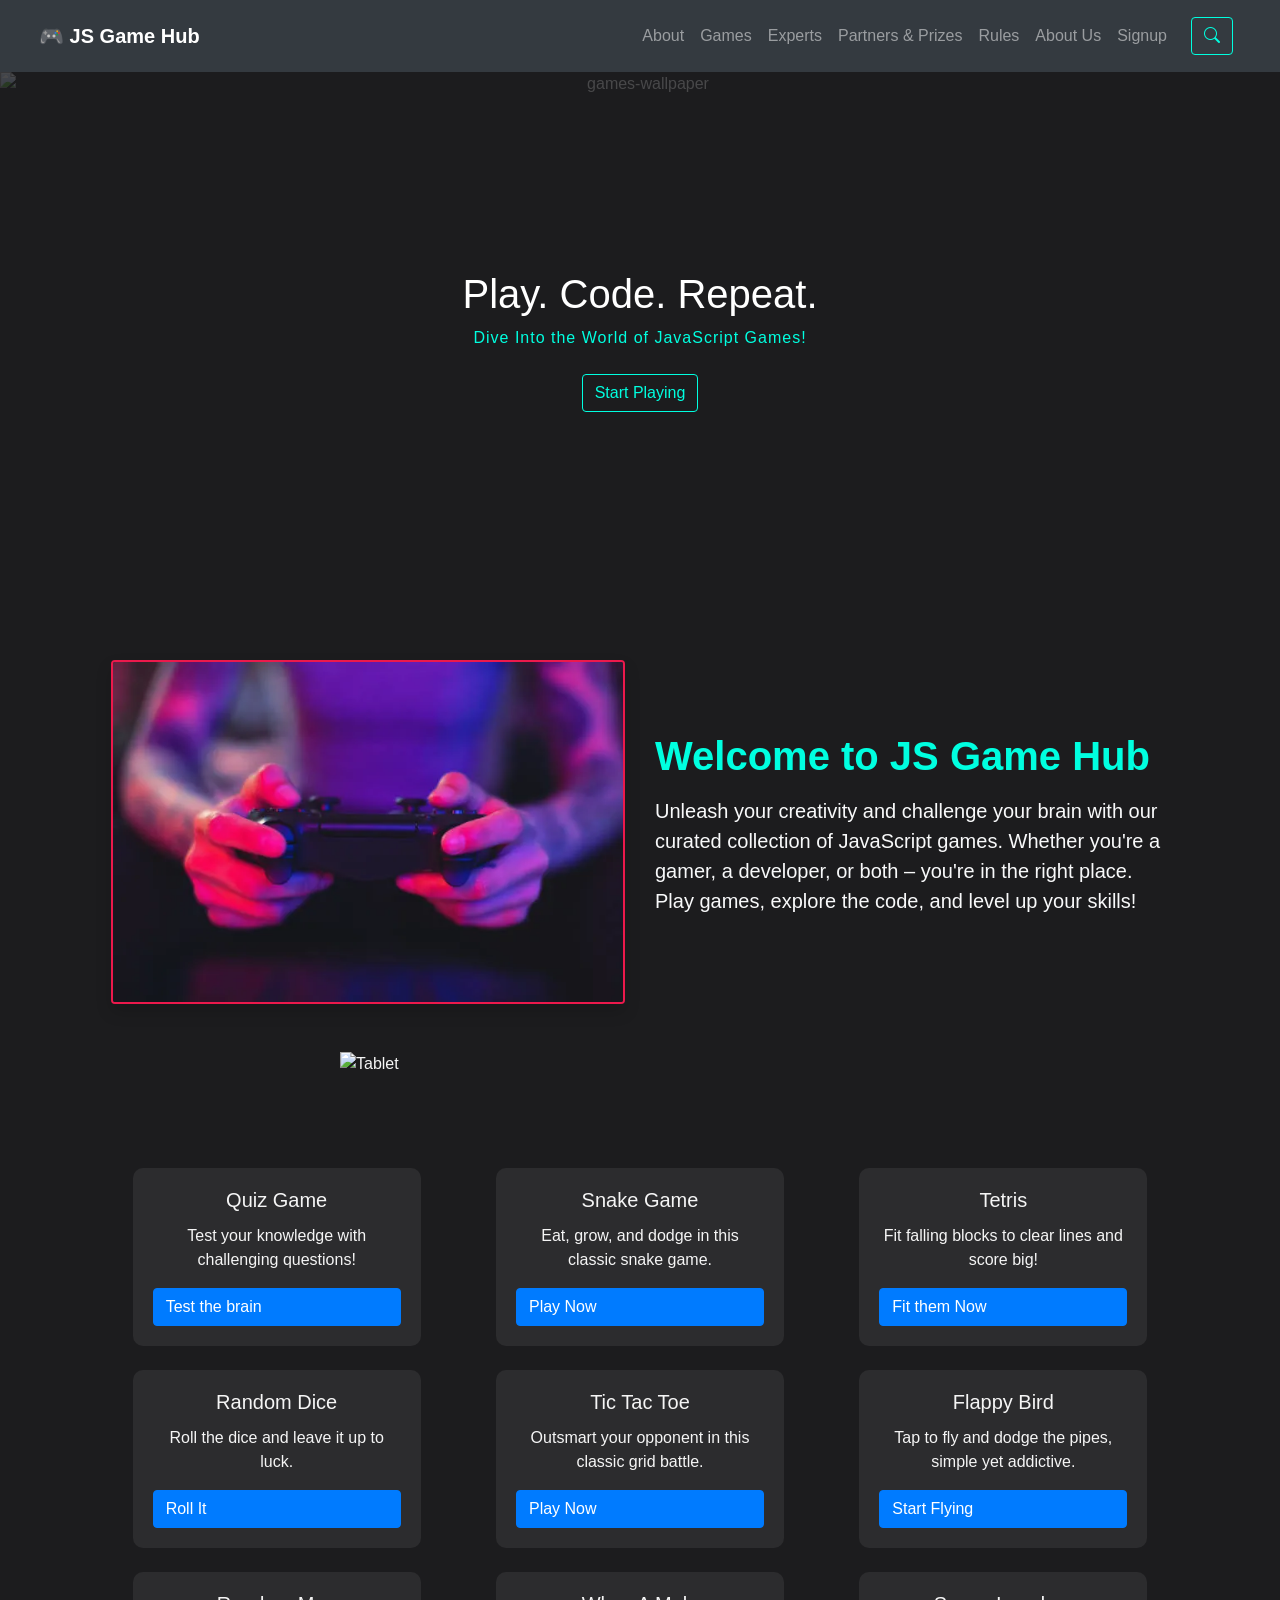
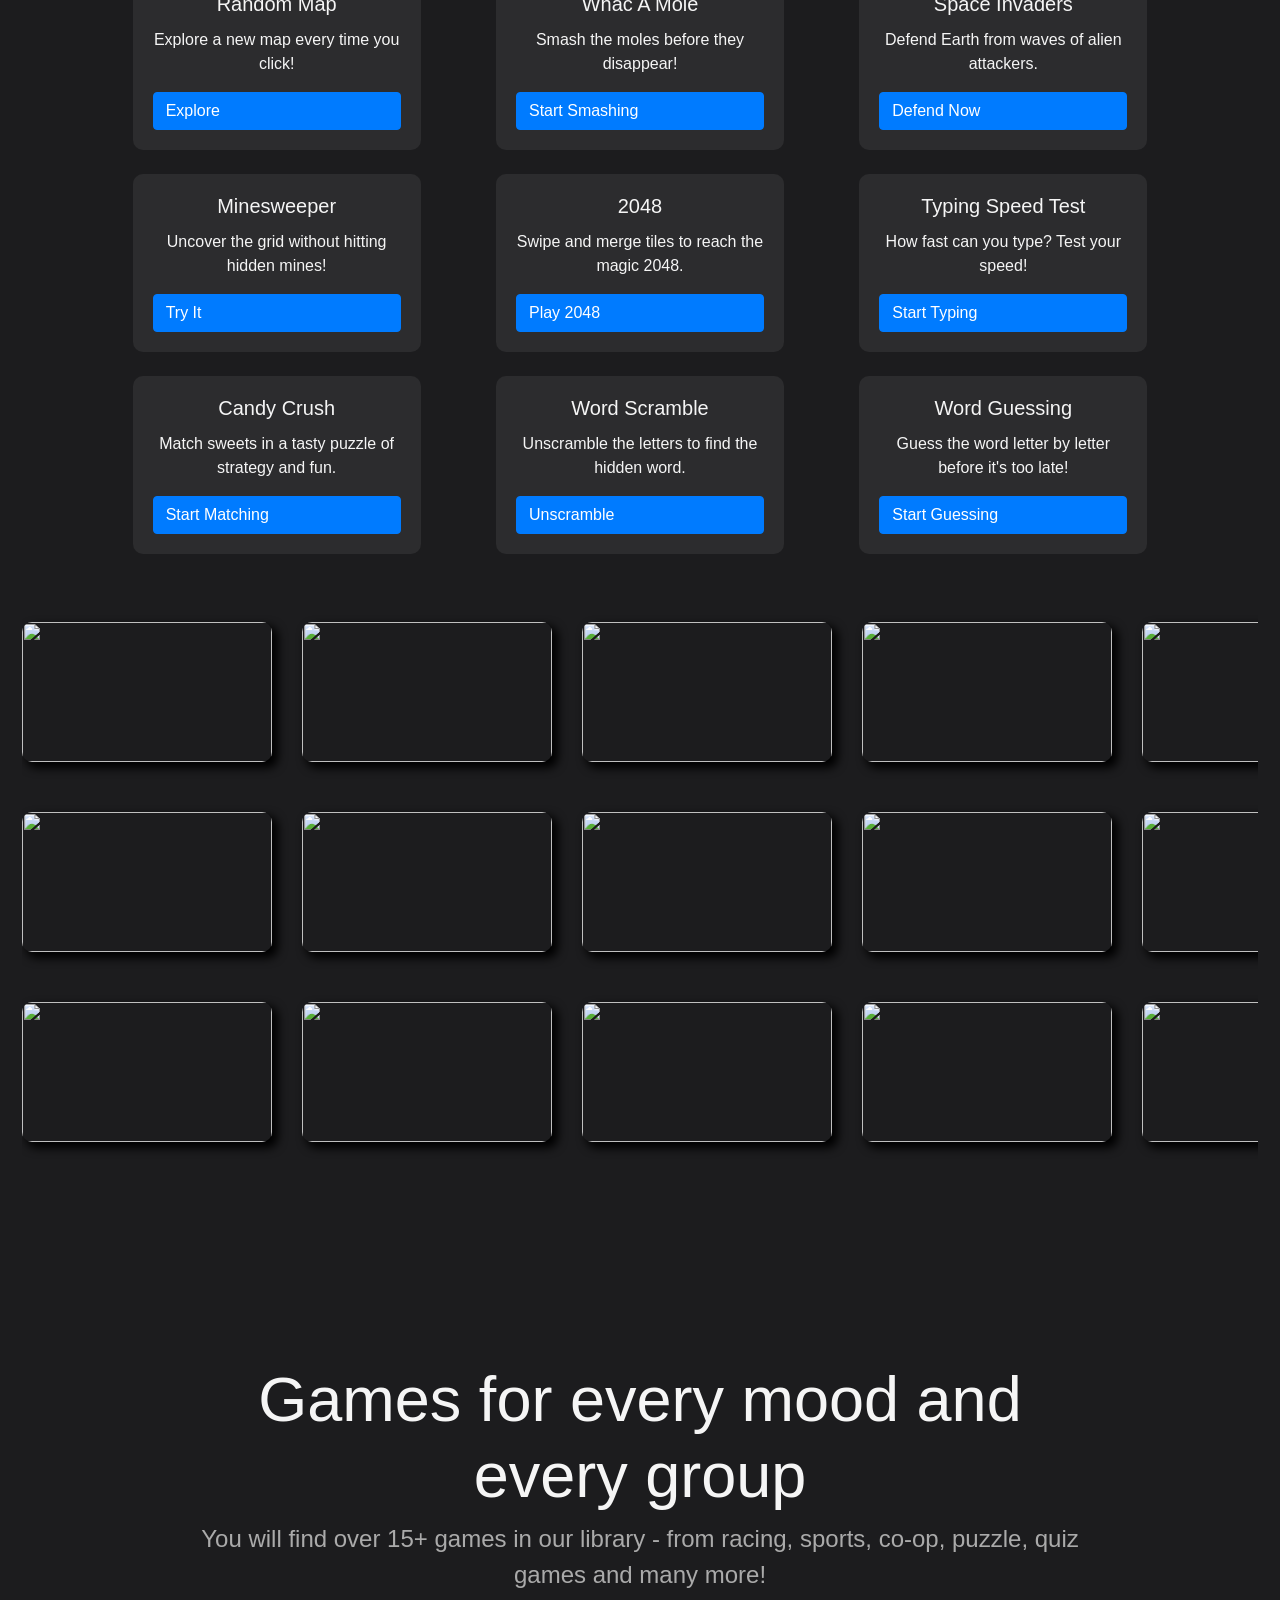
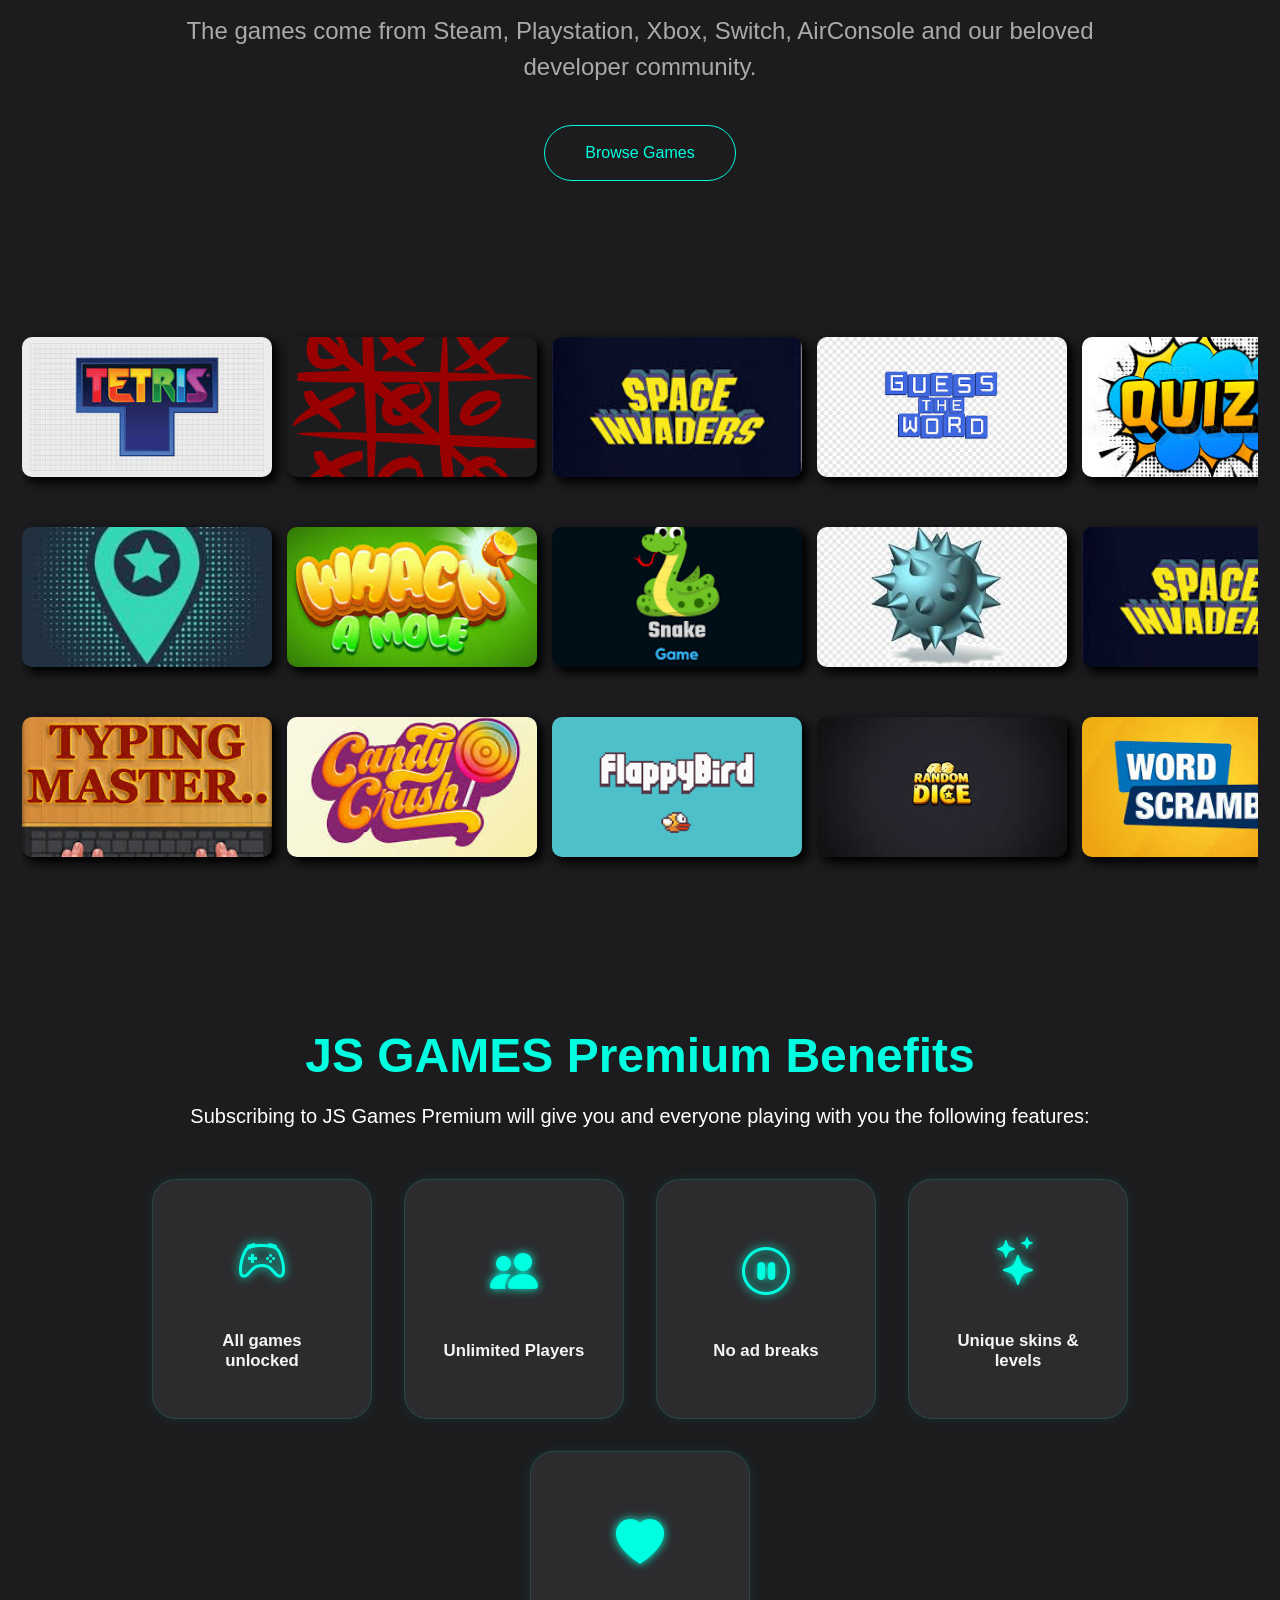
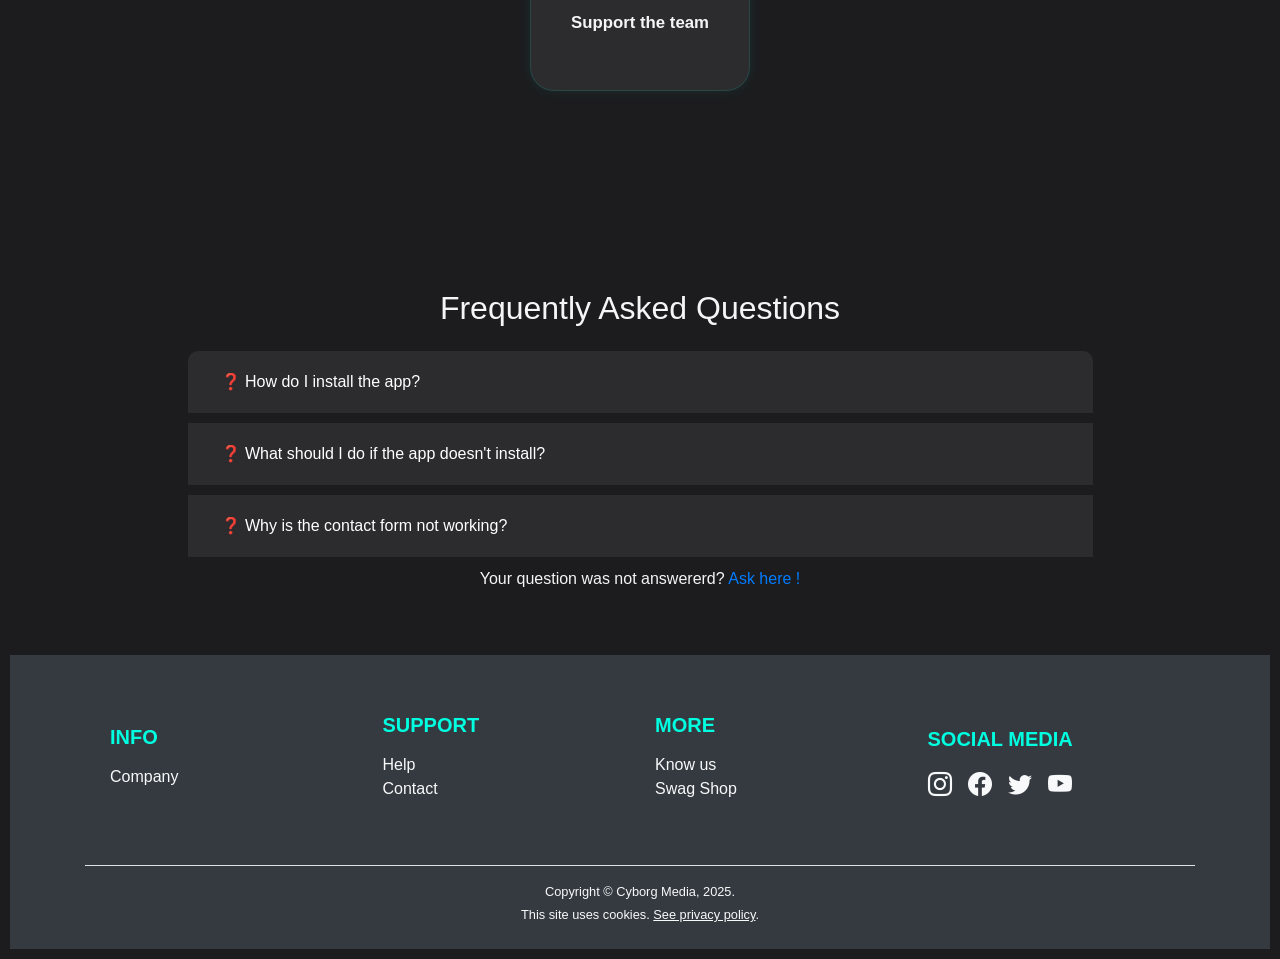
==== commit 72c220cd: "New changes, mirza" ====
--- a/index.html
+++ b/index.html
@@ -344,7 +344,7 @@
         <p class="mb-5 fs-5 text-white">Subscribing to JS Games Premium will give you and everyone playing with you the following features:</p>
     
         <!-- Cards Row -->
-        <div class="card-container test w-100">
+        <div class="card-container w-100">
     
           <!-- Card -->
           <div class="">
--- a/assets/css/style.css
+++ b/assets/css/style.css
@@ -398,21 +398,23 @@
 
 /* Games section */
 .Games-section{
-  margin: 50px auto;
-  margin-top: 120px;
+  margin: 126px auto;
+  margin-top: 200px;
   text-align: center;
 }
 
 .Games-section h2{
- font-size: 72px;
+ font-size: 63px;
 }
 
 .Games-section p{
-  font-size: 30px;
+  font-size: 24px;
   color: #aaa;
+  margin-bottom: 20px;
 }
 
 .browse-games-btn{
+  margin: 20px 0;
   padding: 15px 40px; border-radius: 50px; font-weight: 500;
 }
 
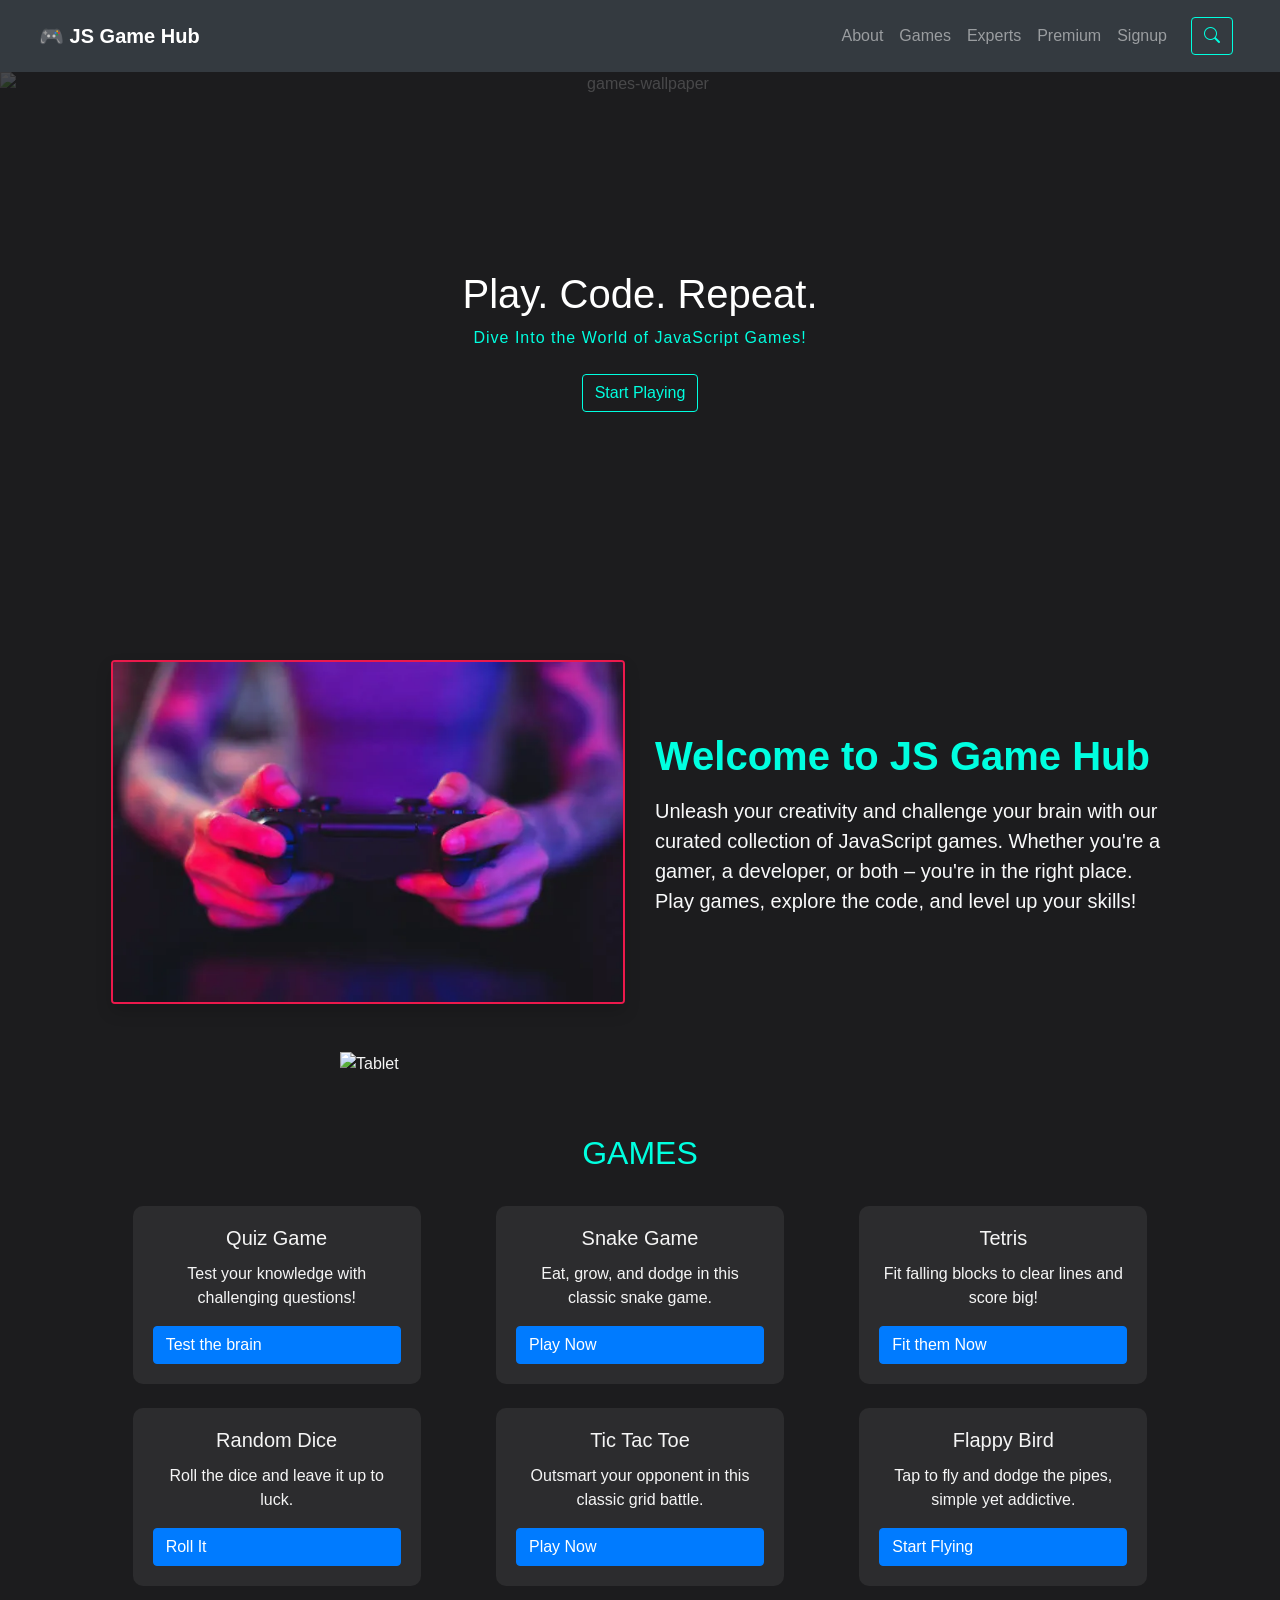
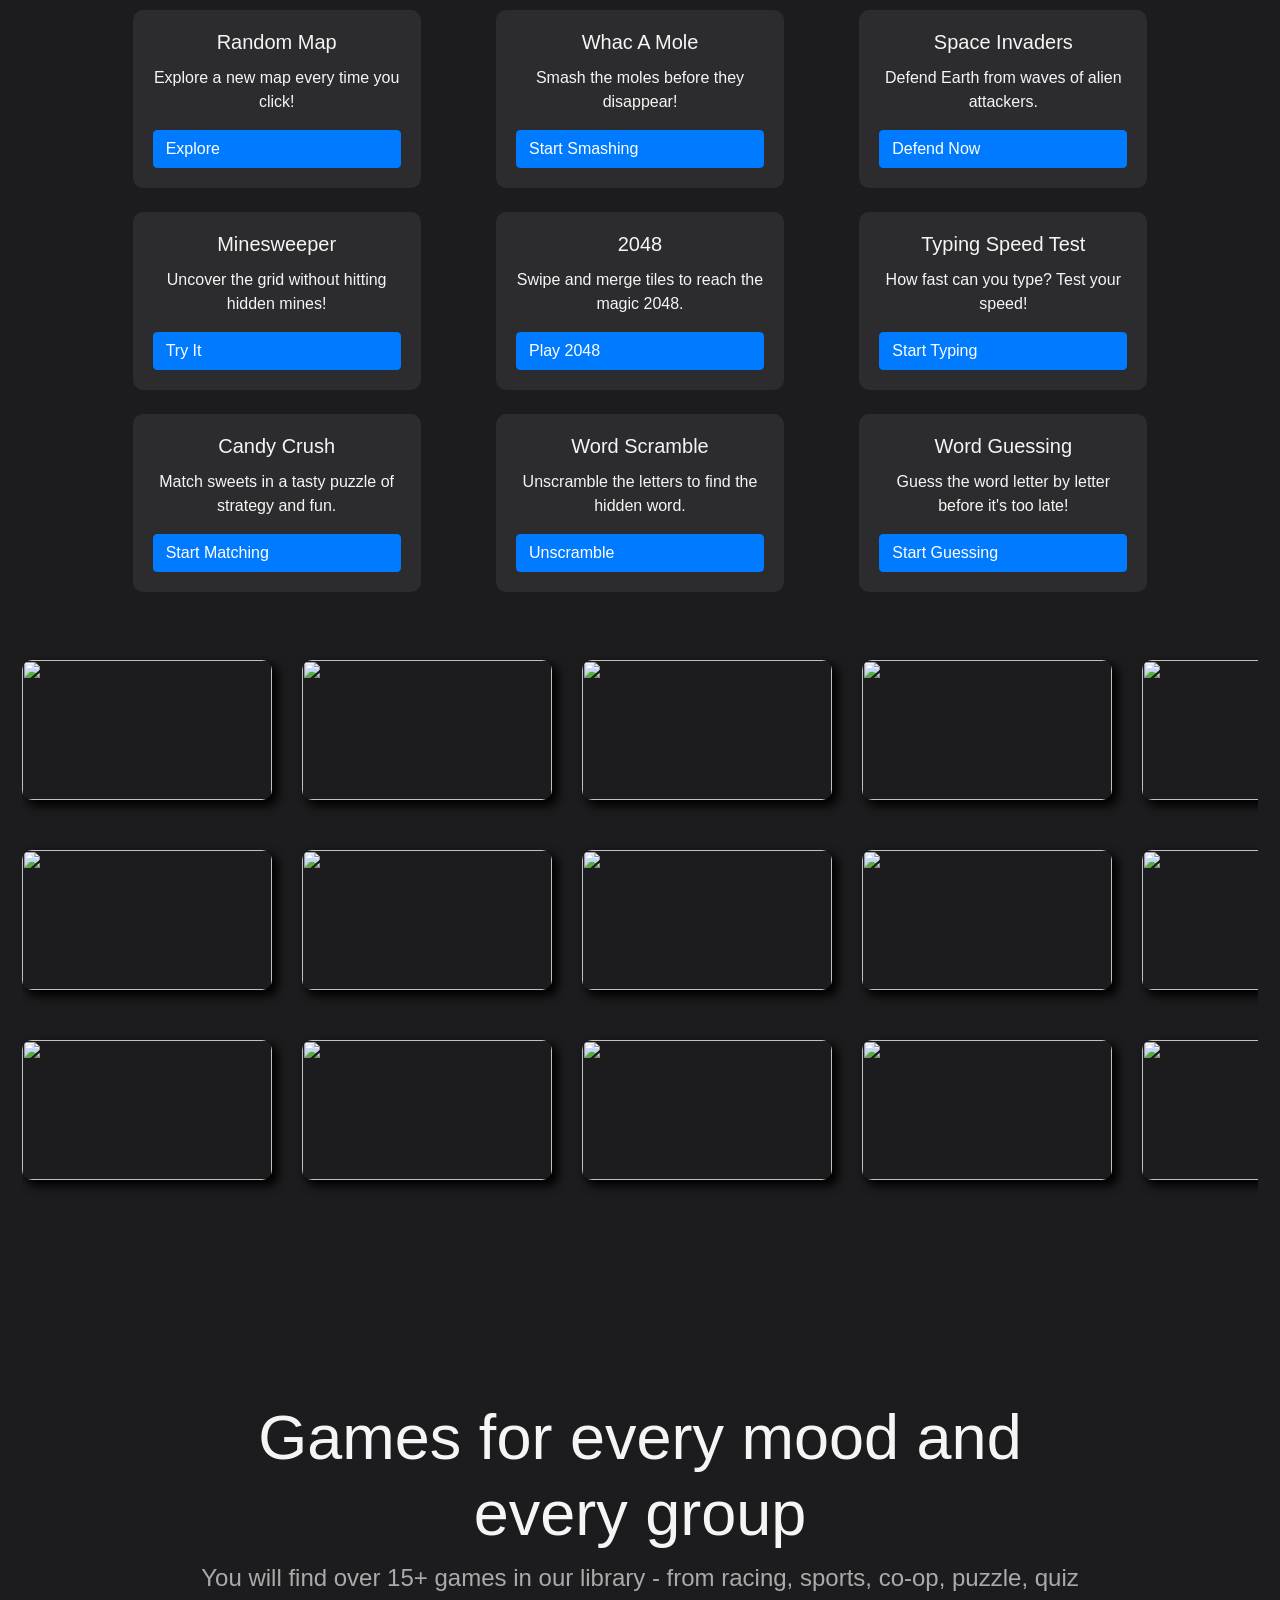
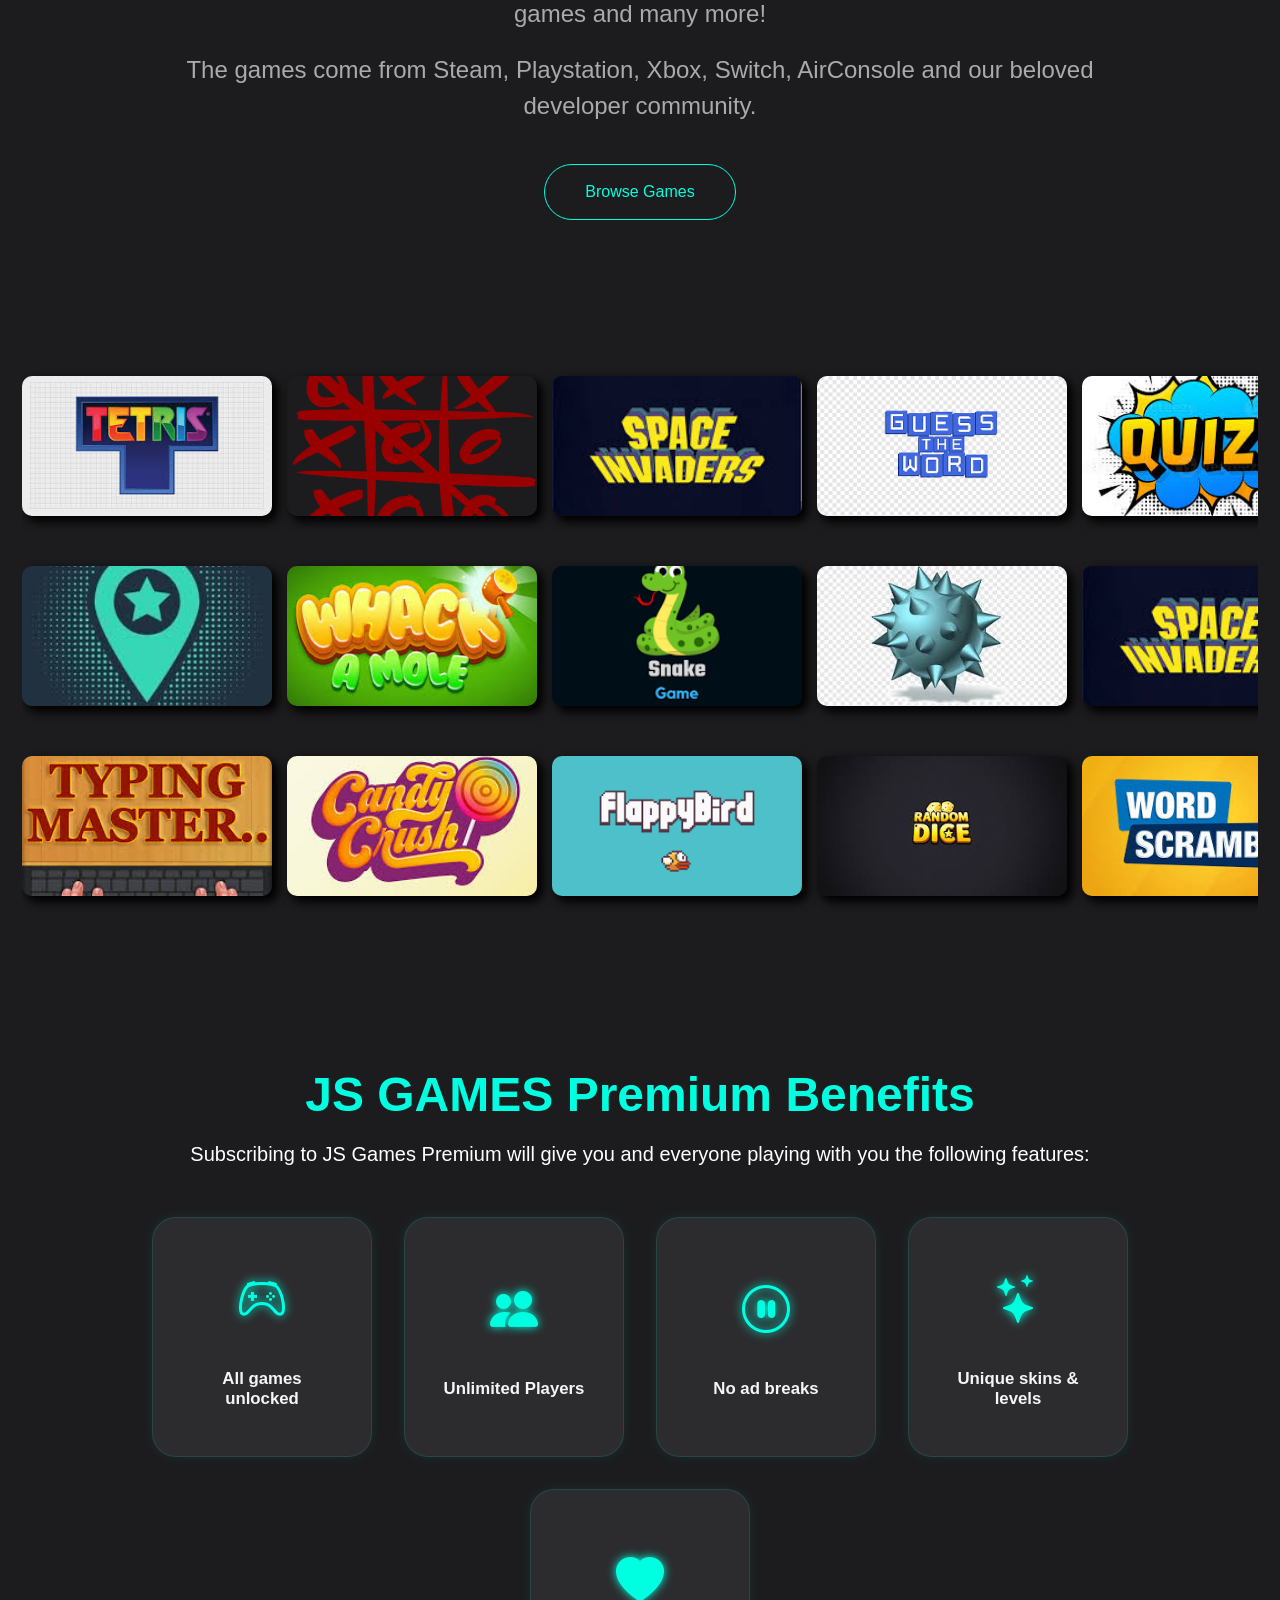
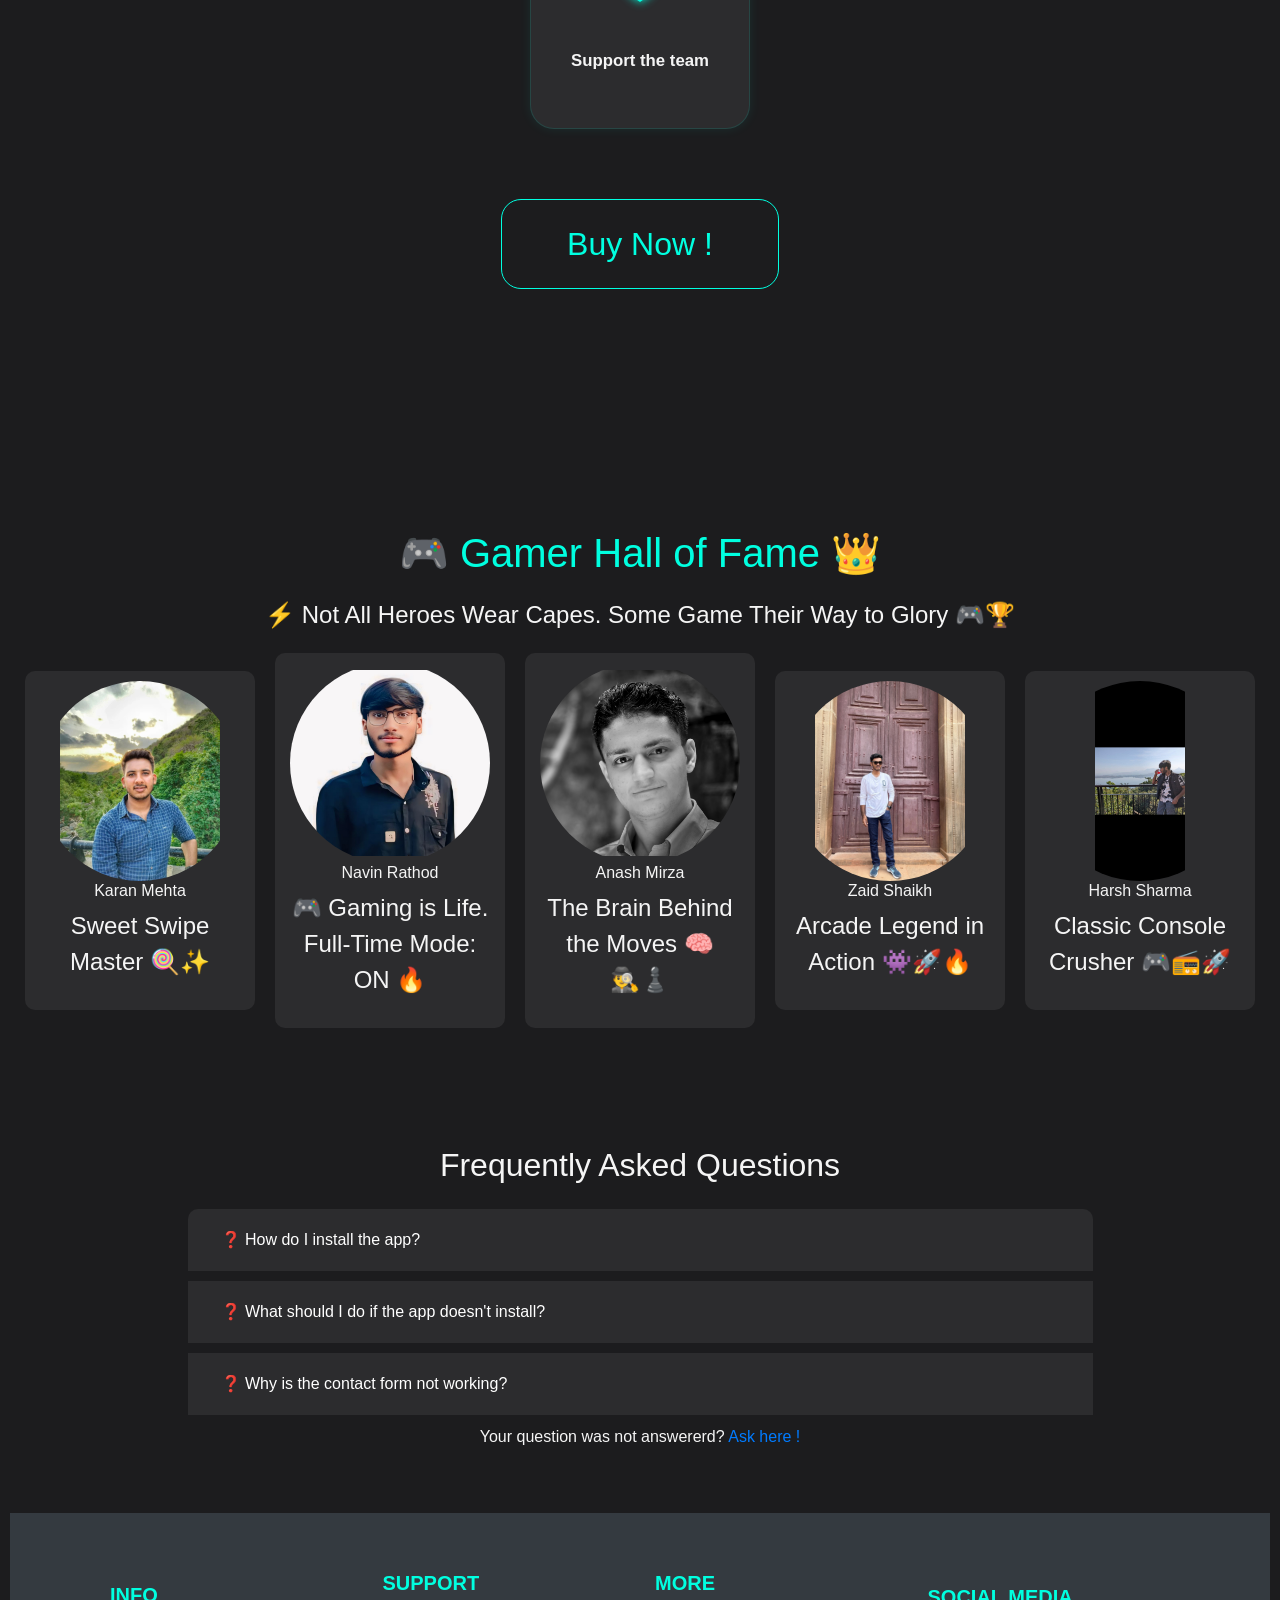
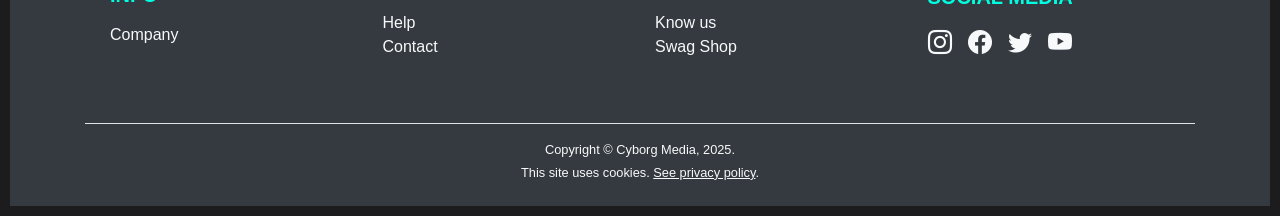
==== commit 0d806362: "new changes: Mirza" ====
--- a/index.html
+++ b/index.html
@@ -46,12 +46,12 @@
       <!-- Right: Nav Links + Search -->
       <div class="collapse navbar-collapse justify-content-end" id="mainNavbar">
         <ul class="navbar-nav align-items-center me-3">
-          <li class="nav-item"><a class="nav-link" href="#">About</a></li>
-          <li class="nav-item"><a class="nav-link" href="#">Games</a></li>
-          <li class="nav-item"><a class="nav-link" href="#">Experts</a></li>
-          <li class="nav-item"><a class="nav-link" href="#">Partners & Prizes</a></li>
-          <li class="nav-item"><a class="nav-link" href="#">Rules</a></li>
-          <li class="nav-item"><a class="nav-link" href="#">About Us</a></li>
+          <li class="nav-item"><a class="nav-link" href="#About">About</a></li>
+          <li class="nav-item"><a class="nav-link" href="#Games">Games</a></li>
+          <li class="nav-item"><a class="nav-link" href="#experts">Experts</a></li>
+          <li class="nav-item"><a class="nav-link" href="#premium-section">Premium</a></li>
+          <!-- <li class="nav-item"><a class="nav-link" href="#">Rules</a></li>
+          <li class="nav-item"><a class="nav-link" href="#">About Us</a></li> -->
           <li class="nav-item">
             <a href="#" id="openAuthModal" class="nav-link">Signup</a>
           </li>
@@ -68,7 +68,7 @@
     </div>
   </nav>
   <!-- Tagline Section -->
-  <div class="hero-section">
+  <div id="About" class="hero-section">
     <div class="hero-content">
       <h1 class="text-white">Play. Code. Repeat.</h1>
       <p> Dive Into the World of JavaScript Games!</p>
@@ -118,9 +118,11 @@
 
 
   <!-- Game Cards -->
-  <div class="row">
+  <div id="Games" class="row">
+    
     <!-- Game Cards Section -->
     <div class="container my-5">
+      <h2 class="text-center text-accent">GAMES</h2>
       <div class="row g-4">
         <div class="col-sm-3">
           <div class="card">
@@ -336,7 +338,7 @@
     </section>
     
     <!-- Premium JS games section -->
-    <section class="premium-section col-xs-12 w-100">
+    <section id="premium-section" class="premium-section col-xs-12 w-100">
       <div class="container text-center">
         <!-- Title -->
         <h2 class="mb-3 text-accent display-5 fw-bold">JS GAMES Premium Benefits</h2>
@@ -383,9 +385,49 @@
           </div>
     
         </div>
+        <button class="btn btn-accent w-25" style="margin: 40px 0; padding: 20px 10px; font-size: 32px; font-weight: 500; border-radius: 20px; margin-top: 70px;">Buy Now !</button>
       </div>
     </section>
     
+    <section id="experts" class="experts">
+      <h1 class="text-accent">🎮 Gamer Hall of Fame 👑</h1>
+      <p>⚡ Not All Heroes Wear Capes. Some Game Their Way to Glory 🎮🏆</p>
+   <div class="expert-card-container">
+    <div class="card expert-card">
+      <img class="expert-img" src="assets/images/experts/karan.jpg" alt="">
+   <h6>Karan Mehta</h4>
+          <p>Sweet Swipe Master 🍭✨</p>
+      </div>
+  
+      <div class="card expert-card">
+        <img class="expert-img" src="assets/images/experts/navin.jpg" alt="">
+     <h6>Navin Rathod</h4>
+            <p>🎮 Gaming is Life. Full-Time Mode: ON 🔥</p>
+        </div>
+  
+  
+        <div class="card expert-card">
+          <img class="expert-img" src="assets/images/experts/ansh.jpg" alt="">
+       <h6>Anash Mirza</h4>
+              <p>The Brain Behind the Moves 🧠🕵️‍♂️♟️</p>
+          </div>
+  
+          <div class="card expert-card">
+            <img class="expert-img" src="assets/images/experts/zaid.jpg" alt="">
+         <h6>Zaid Shaikh</h4>
+                <p>Arcade Legend in Action 👾🚀🔥</p>
+            </div>
+  
+            <div class="card expert-card">
+              <img class="expert-img" src="assets/images/experts/harsh.jpg" alt="">
+           <h6>Harsh Sharma</h4>
+                  <p>Classic Console Crusher 🎮📻🚀</p>
+              </div>
+  
+  
+   </div>
+
+    </section>
 
 
     <section class="FAQ w-75">
--- a/assets/css/style.css
+++ b/assets/css/style.css
@@ -513,6 +513,49 @@
 }
 
 
+/* Experts Section */
+
+.experts{
+  margin: 40px auto;
+  text-align: center;
+  padding: 10px 15px;
+}
+
+.experts h1{
+  margin-bottom: 20px;
+}
+
+.experts p{
+  font-size: 24px;
+  margin-bottom: 20px;
+}
+
+.expert-card-container{
+  display: flex;
+  align-items: center;
+  justify-content: center;
+  gap: 20px;
+}
+
+
+.expert-card{
+  height: max-content;
+  display: flex;
+  align-items: center;
+  padding: 10px 15px;
+  margin-bottom: 20px;
+}
+
+
+.expert-img{
+  height: 200px;
+  width: 200px;
+  object-fit: contain;
+  border-radius: 50%;
+}
+
+
+
 /* Faq section */
 
 .FAQ{
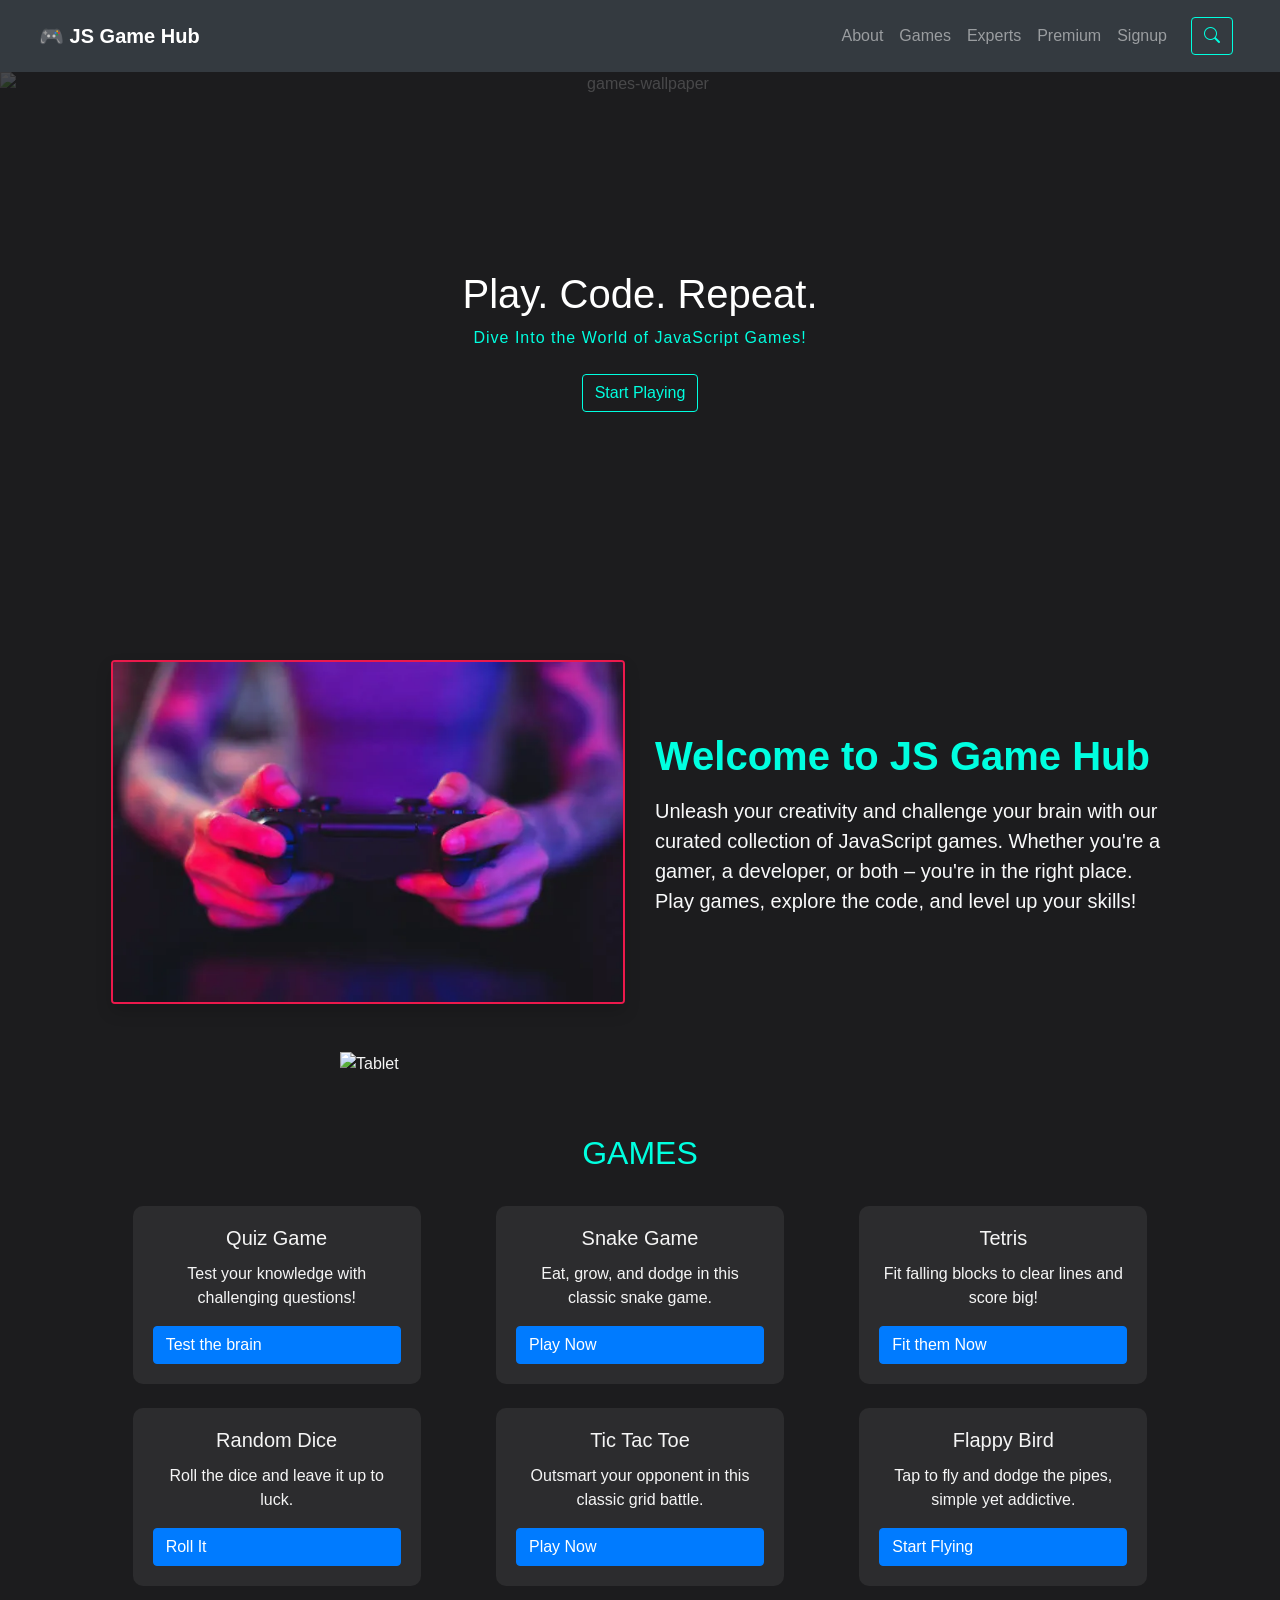
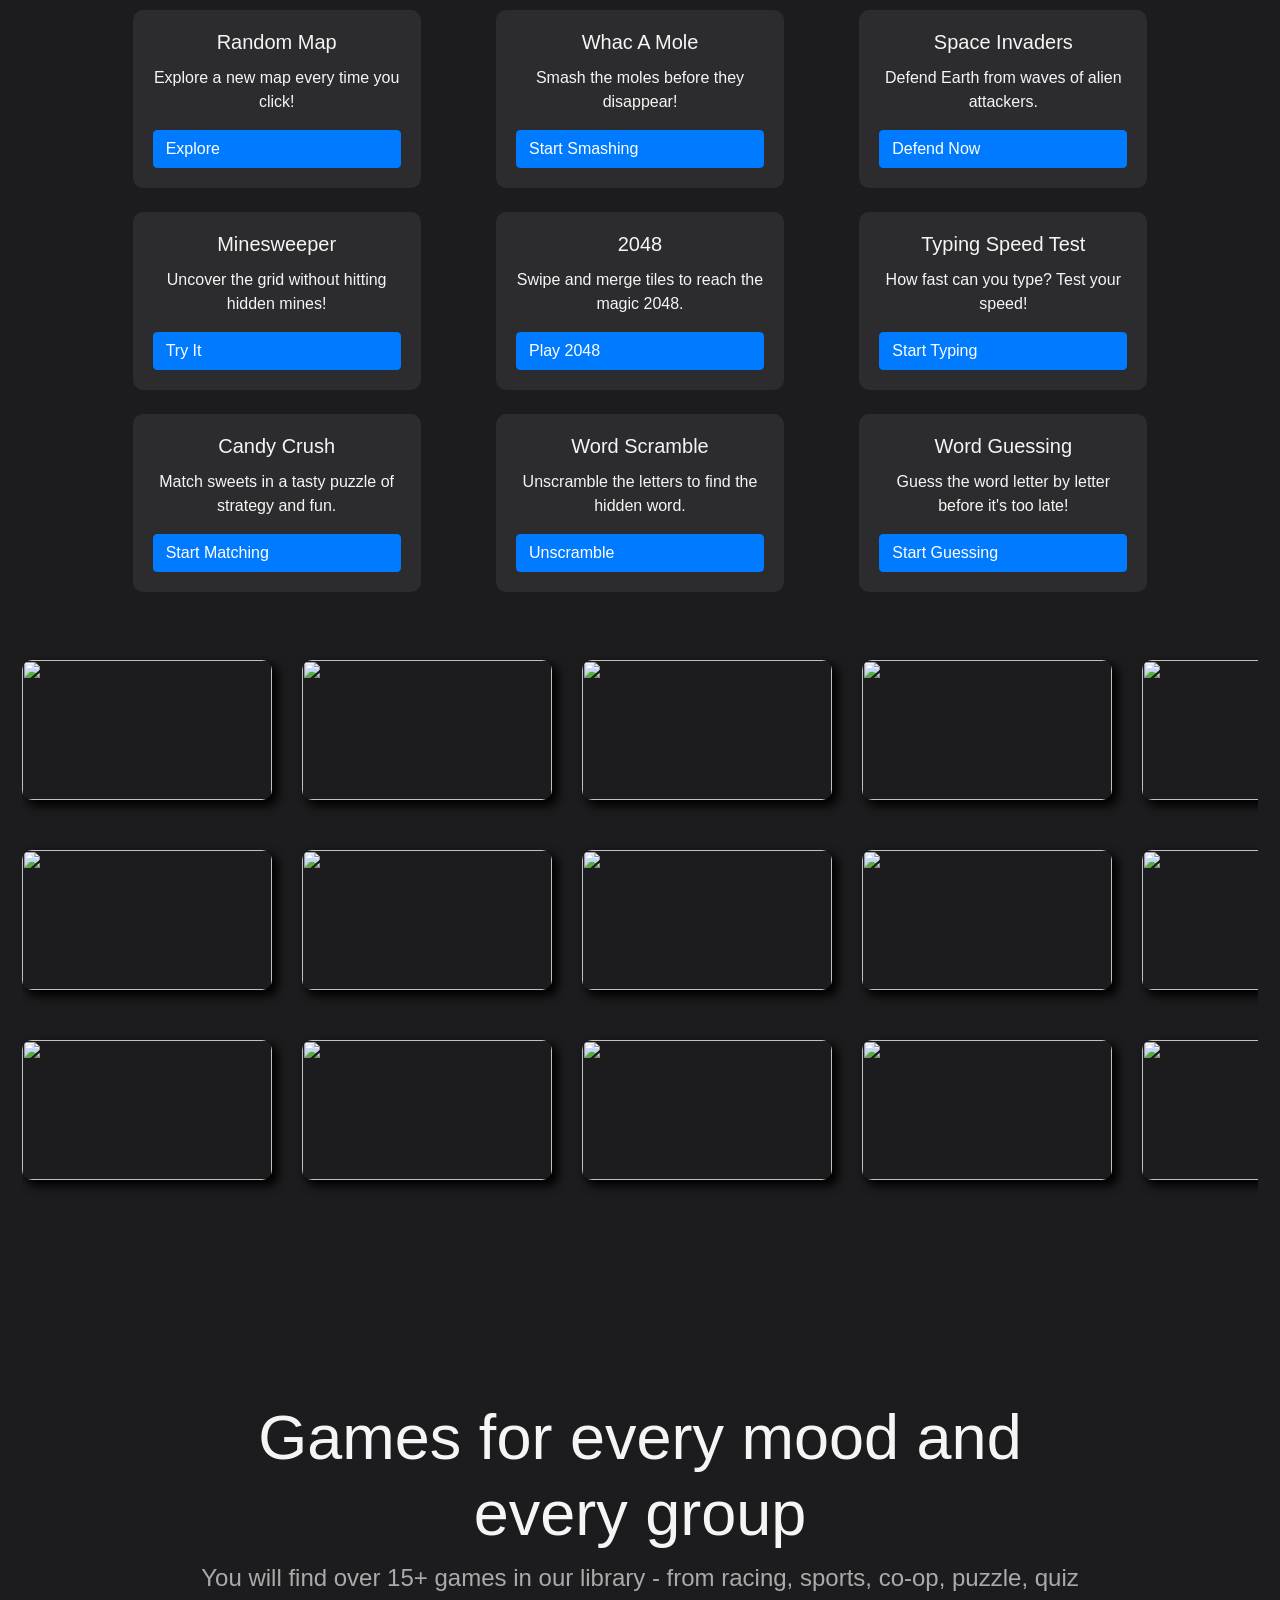
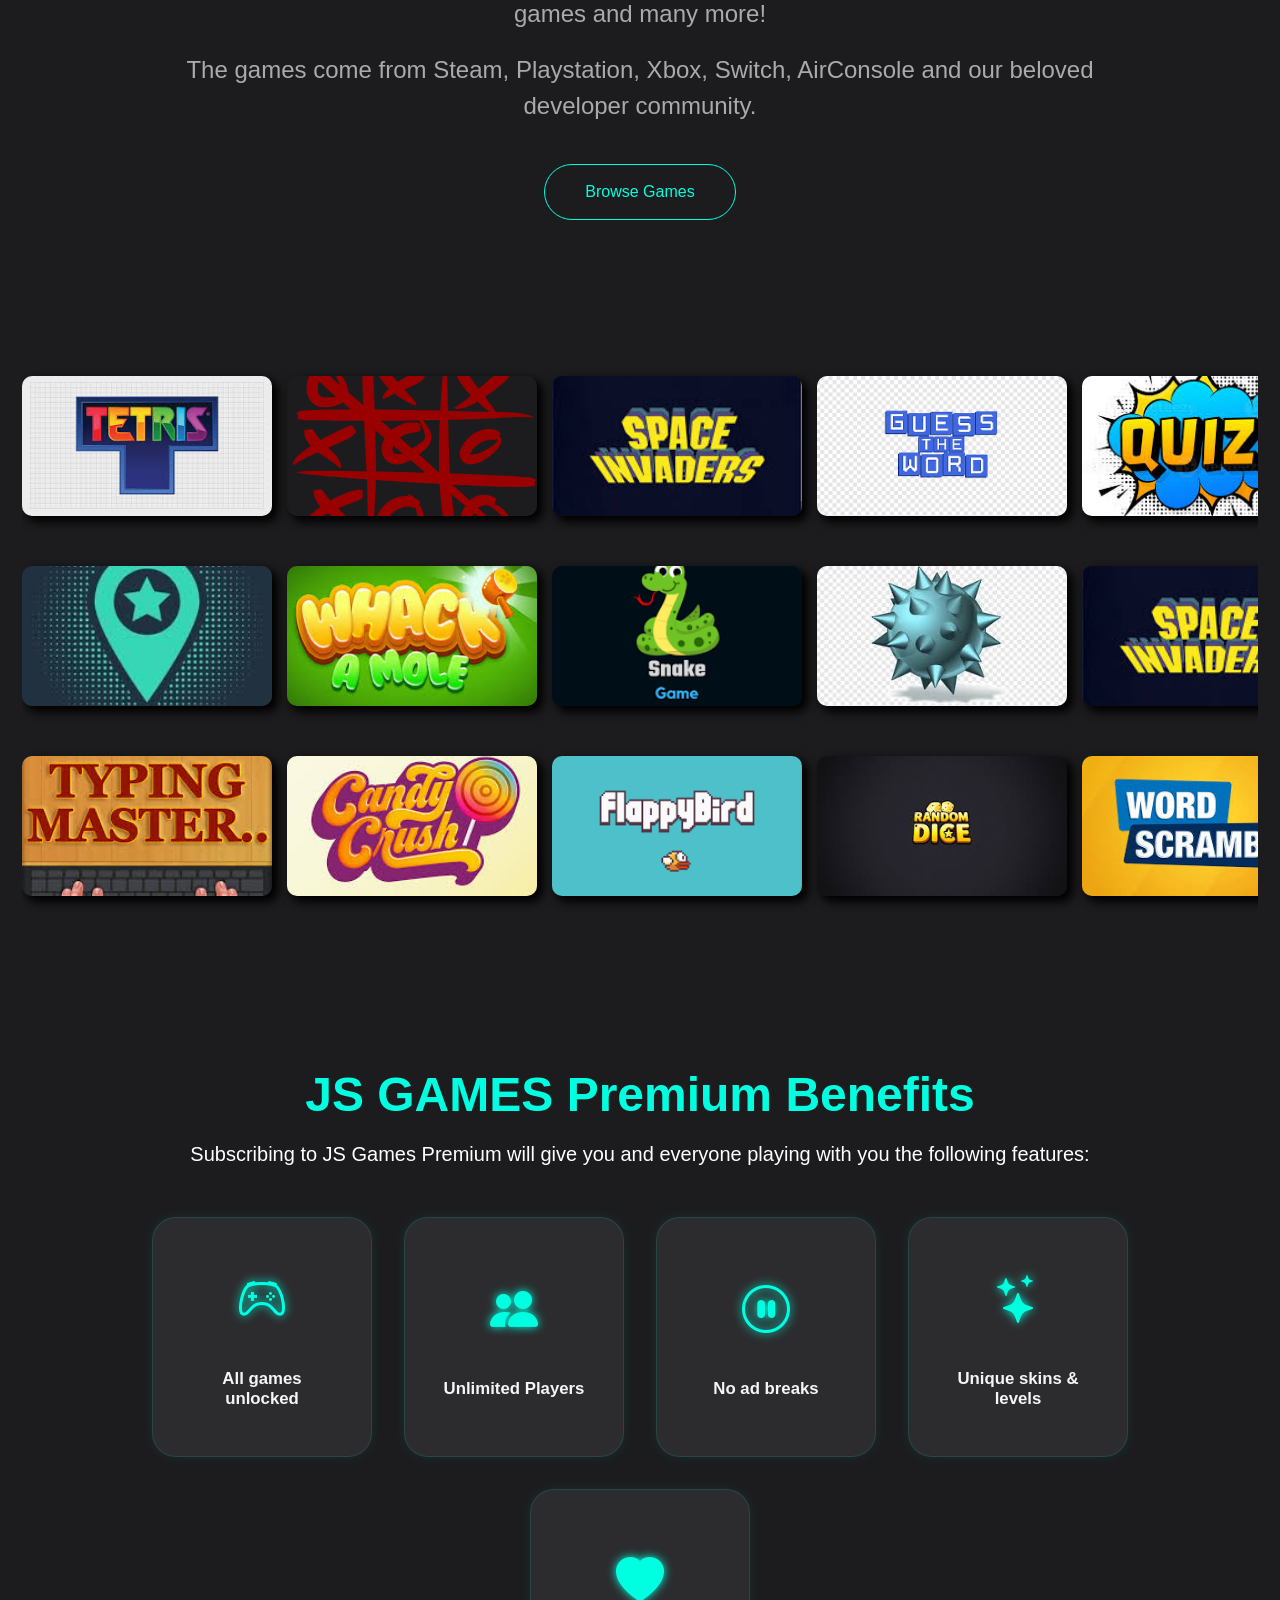
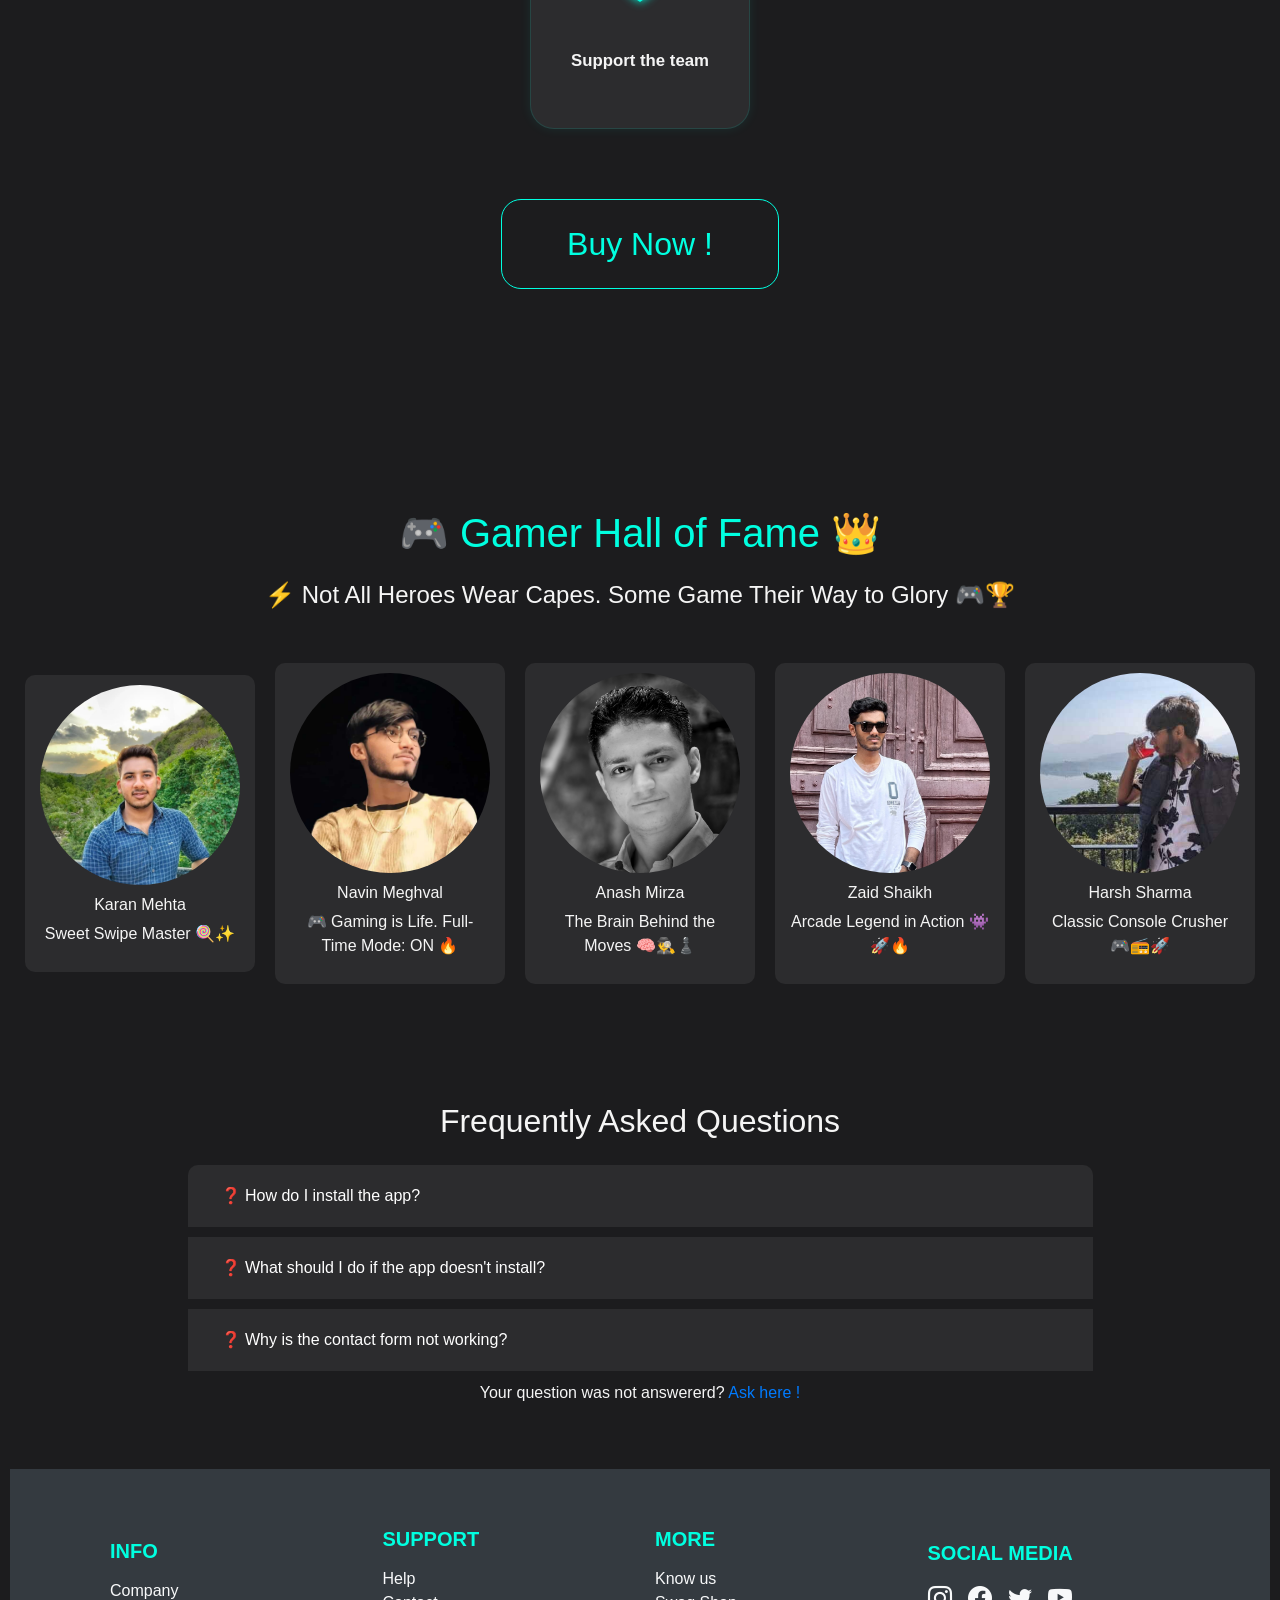
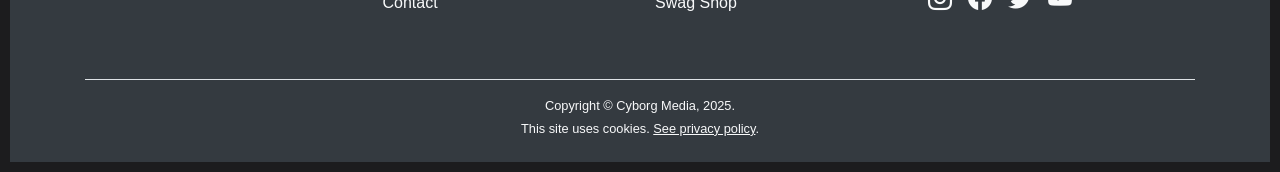
==== commit db249db8: "Experts added" ====
--- a/index.html
+++ b/index.html
@@ -391,7 +391,7 @@
     
     <section id="experts" class="experts">
       <h1 class="text-accent">🎮 Gamer Hall of Fame 👑</h1>
-      <p>⚡ Not All Heroes Wear Capes. Some Game Their Way to Glory 🎮🏆</p>
+      <p class="experts-tagline">⚡ Not All Heroes Wear Capes. Some Game Their Way to Glory 🎮🏆</p>
    <div class="expert-card-container">
     <div class="card expert-card">
       <img class="expert-img" src="assets/images/experts/karan.jpg" alt="">
@@ -400,8 +400,8 @@
       </div>
   
       <div class="card expert-card">
-        <img class="expert-img" src="assets/images/experts/navin.jpg" alt="">
-     <h6>Navin Rathod</h4>
+        <img class="expert-img" src="assets/images/experts/navin-crop.jpg" alt="">
+     <h6>Navin Meghval </h4>
             <p>🎮 Gaming is Life. Full-Time Mode: ON 🔥</p>
         </div>
   
@@ -413,13 +413,13 @@
           </div>
   
           <div class="card expert-card">
-            <img class="expert-img" src="assets/images/experts/zaid.jpg" alt="">
+            <img class="expert-img" src="assets/images/experts/zaid-crop.jpg" alt="">
          <h6>Zaid Shaikh</h4>
                 <p>Arcade Legend in Action 👾🚀🔥</p>
             </div>
   
             <div class="card expert-card">
-              <img class="expert-img" src="assets/images/experts/harsh.jpg" alt="">
+              <img class="expert-img" src="assets/images/experts/harsh-crop.jpg" alt="">
            <h6>Harsh Sharma</h4>
                   <p>Classic Console Crusher 🎮📻🚀</p>
               </div>
--- a/assets/css/style.css
+++ b/assets/css/style.css
@@ -517,6 +517,7 @@
 
 .experts{
   margin: 40px auto;
+  margin-top: 20px;
   text-align: center;
   padding: 10px 15px;
 }
@@ -525,9 +526,9 @@
   margin-bottom: 20px;
 }
 
-.experts p{
+.experts-tagline{
   font-size: 24px;
-  margin-bottom: 20px;
+  margin-bottom: 50px;
 }
 
 .expert-card-container{
@@ -544,16 +545,19 @@
   align-items: center;
   padding: 10px 15px;
   margin-bottom: 20px;
-}
-
-
-.expert-img{
+  text-align: center;
+}
+
+
+.expert-img {
+  width: 200px;
   height: 200px;
-  width: 200px;
-  object-fit: contain;
+  object-fit: cover;
   border-radius: 50%;
-}
-
+  display: block;
+  overflow: hidden;
+  margin-bottom: 10px;
+}
 
 
 /* Faq section */
